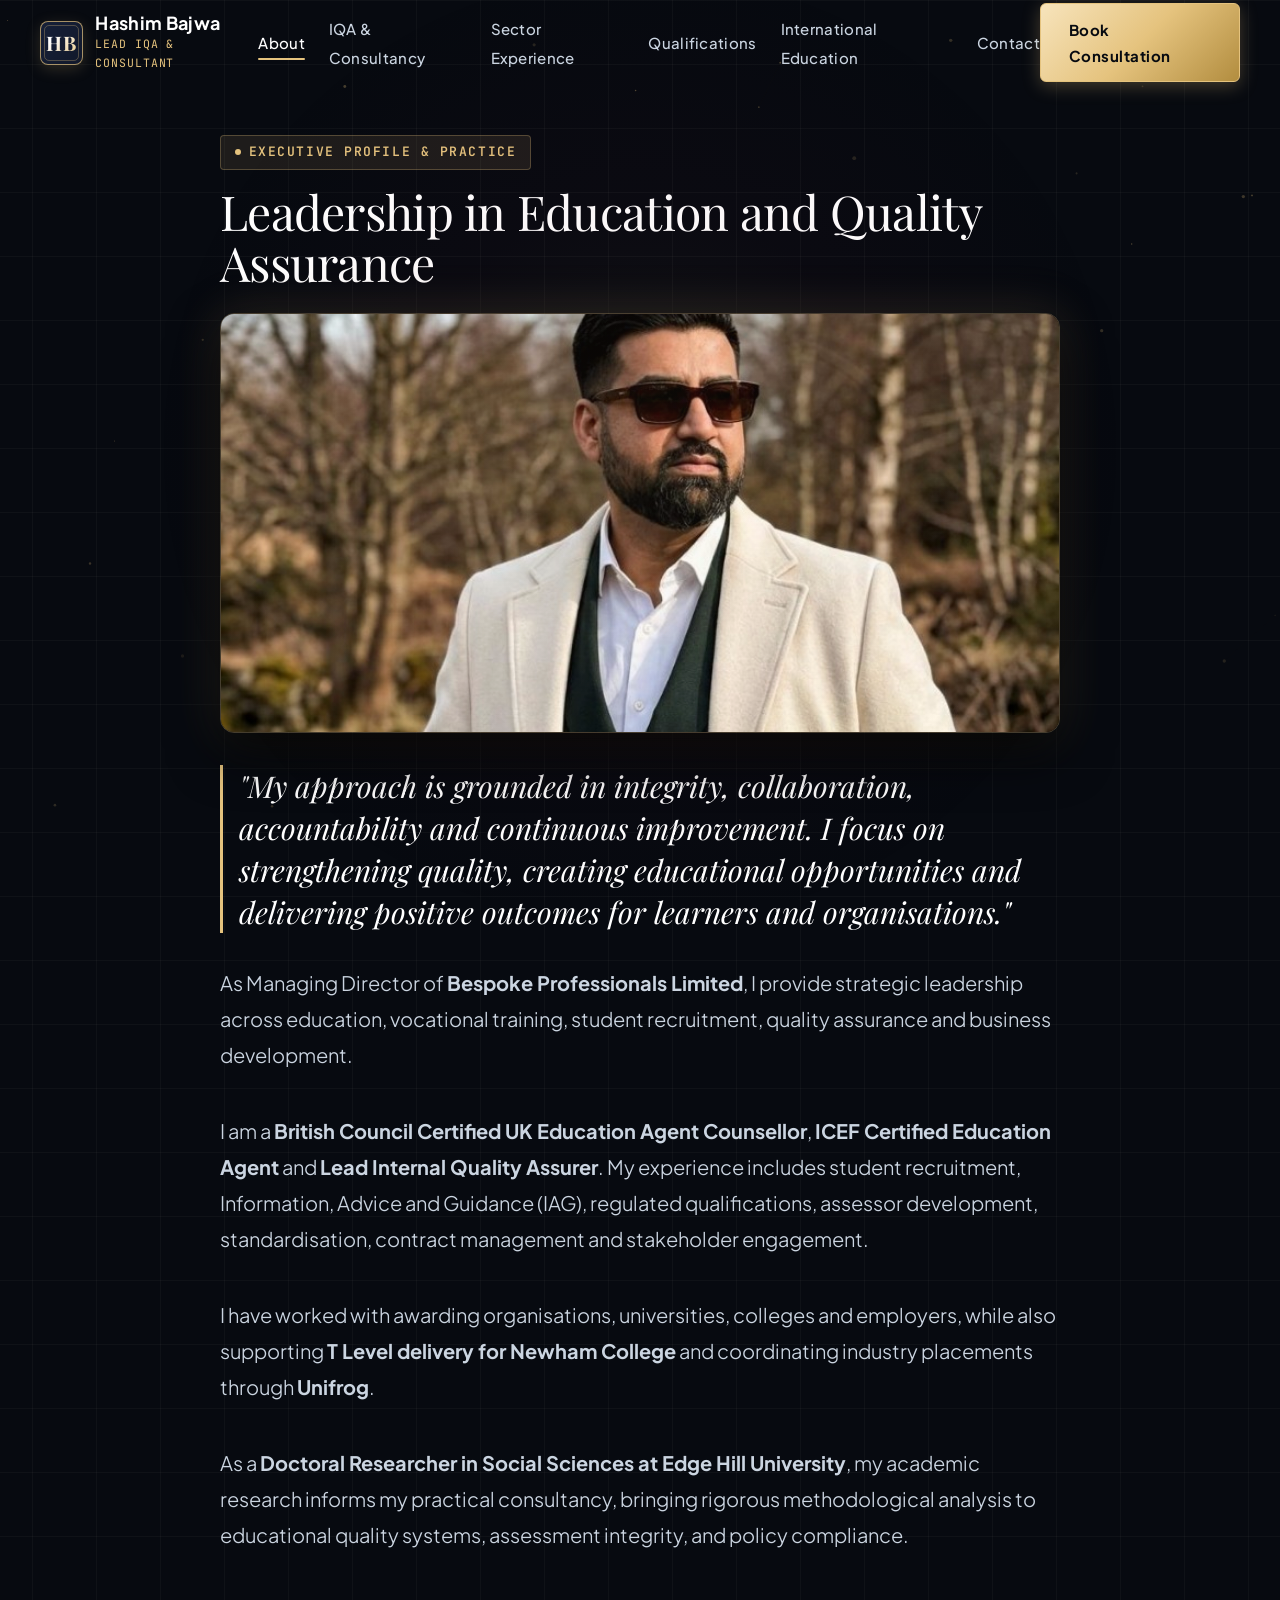
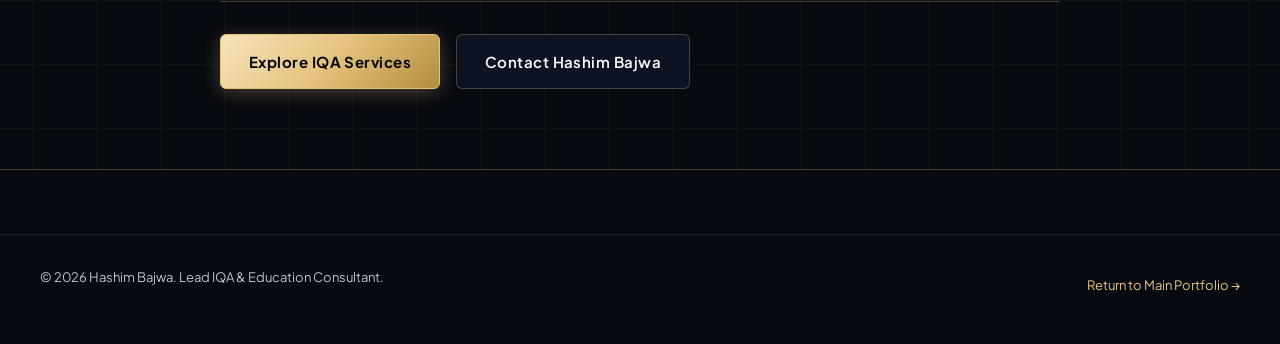
==== about.html @ 72e88c18 "Initial commit: Hashim Bajwa portfolio" ====
<!DOCTYPE html>
<html lang="en" data-theme="dark">
<head>
  <meta charset="UTF-8">
  <meta name="viewport" content="width=device-width, initial-scale=1.0">
  <title>About Hashim Bajwa — Leadership in Education &amp; Quality Assurance</title>
  <meta name="description" content="Learn about Hashim Bajwa, Managing Director of Bespoke Professionals Limited, Lead IQA, and Doctoral Researcher in Social Sciences.">
  <link rel="preconnect" href="https://fonts.googleapis.com">
  <link rel="preconnect" href="https://fonts.gstatic.com" crossorigin>
  <link href="https://fonts.googleapis.com/css2?family=JetBrains+Mono:wght@400;500;600&family=Playfair+Display:ital,wght@0,500;0,600;0,700;1,500;1,600&family=Plus+Jakarta+Sans:wght@300;400;500;600;700;800&display=swap" rel="stylesheet">
  <link rel="stylesheet" href="css/variables.css">
  <link rel="stylesheet" href="css/base.css">
  <link rel="stylesheet" href="css/components.css">
  <link rel="stylesheet" href="css/animations.css">
</head>
<body>
  <a href="#main-content" class="skip-link">Skip to main content</a>

  <header class="site-header scrolled" id="site-header">
    <div class="container header-inner">
      <a href="index.html" class="brand-identity" aria-label="Hashim Bajwa Home">
        <div class="brand-emblem"><span class="brand-emblem-text">HB</span></div>
        <div class="brand-meta">
          <span class="brand-name">Hashim Bajwa</span>
          <span class="brand-subtitle">Lead IQA &amp; Consultant</span>
        </div>
      </a>
      <nav class="desktop-nav" aria-label="Primary Navigation">
        <ul class="nav-links">
          <li><a href="about.html" class="nav-link active">About</a></li>
          <li><a href="iqa-consultancy.html" class="nav-link">IQA &amp; Consultancy</a></li>
          <li><a href="sector-experience.html" class="nav-link">Sector Experience</a></li>
          <li><a href="qualifications.html" class="nav-link">Qualifications</a></li>
          <li><a href="international-education.html" class="nav-link">International Education</a></li>
          <li><a href="contact.html" class="nav-link">Contact</a></li>
        </ul>
      </nav>
      <div class="header-actions">
        <a href="contact.html" class="btn btn-primary hide-mobile">Book Consultation</a>
      </div>
    </div>
  </header>

  <main id="main-content" style="padding-top: calc(var(--header-height) + var(--space-12)); padding-bottom: var(--space-20);">
    <div class="container container-narrow">
      <div class="badge-editorial">
        <span class="badge-dot"></span>
        <span>Executive Profile &amp; Practice</span>
      </div>

      <h1 style="font-size: var(--text-4xl); margin-bottom: var(--space-6);">
        Leadership in Education and Quality Assurance
      </h1>

      <div class="about-photo-card" style="margin-bottom: var(--space-8); max-height: 420px; overflow: hidden;">
        <img src="assets/hashim-executive.jpg" alt="Hashim Bajwa" class="about-photo-img" style="object-position: center 25%;">
      </div>

      <div class="editorial-pullquote" style="margin-bottom: var(--space-8);">
        "My approach is grounded in integrity, collaboration, accountability and continuous improvement. I focus on strengthening quality, creating educational opportunities and delivering positive outcomes for learners and organisations."
      </div>

      <div style="font-size: var(--text-lg); line-height: 1.8; color: var(--text-primary); display: flex; flex-direction: column; gap: var(--space-6);">
        <p>
          As Managing Director of <strong>Bespoke Professionals Limited</strong>, I provide strategic leadership across education, vocational training, student recruitment, quality assurance and business development.
        </p>

        <p>
          I am a <strong>British Council Certified UK Education Agent Counsellor</strong>, <strong>ICEF Certified Education Agent</strong> and <strong>Lead Internal Quality Assurer</strong>. My experience includes student recruitment, Information, Advice and Guidance (IAG), regulated qualifications, assessor development, standardisation, contract management and stakeholder engagement.
        </p>

        <p>
          I have worked with awarding organisations, universities, colleges and employers, while also supporting <strong>T Level delivery for Newham College</strong> and coordinating industry placements through <strong>Unifrog</strong>.
        </p>

        <p>
          As a <strong>Doctoral Researcher in Social Sciences at Edge Hill University</strong>, my academic research informs my practical consultancy, bringing rigorous methodological analysis to educational quality systems, assessment integrity, and policy compliance.
        </p>
      </div>

      <div style="margin-top: var(--space-12); padding-top: var(--space-8); border-top: 1px solid var(--border-gold); display: flex; gap: var(--space-4); flex-wrap: wrap;">
        <a href="iqa-consultancy.html" class="btn btn-primary">Explore IQA Services</a>
        <a href="contact.html" class="btn btn-secondary">Contact Hashim Bajwa</a>
      </div>
    </div>
  </main>

  <footer class="site-footer">
    <div class="container footer-bottom">
      <p>&copy; 2026 Hashim Bajwa. Lead IQA &amp; Education Consultant.</p>
      <a href="index.html" style="color: var(--color-gold);">Return to Main Portfolio →</a>
    </div>
  </footer>

  <script src="js/main.js"></script>
</body>
</html>
---- css/variables.css ----
/* ==========================================================================
   DESIGN TOKENS & EXECUTIVE LUXURY PALETTE — HASHIM BAJWA
   Pure Dark Executive Theme: Midnight Obsidian, Imperial Navy & Brushed Champagne Gold
   ========================================================================== */

:root {
  /* Core Background & Surface System */
  --bg-primary: #070A10;
  --bg-secondary: #0C111E;
  --bg-surface: #11182B;
  --bg-surface-elevated: #162038;
  --bg-card: rgba(17, 24, 43, 0.85);
  --bg-glass: rgba(12, 17, 30, 0.92);

  /* Modern Brushed Champagne Gold & Warm Amber Accents */
  --color-gold: #E5C37E;
  --color-gold-light: #F7E4BC;
  --color-gold-dark: #B28D3F;
  --color-gold-subtle: rgba(229, 195, 126, 0.12);
  --color-gold-glow: rgba(229, 195, 126, 0.38);

  /* Tailored Burgundy / Royal Wine Subtle Accent (harmonizing with portrait suit) */
  --color-burgundy: #831D3D;
  --color-burgundy-glow: rgba(131, 29, 61, 0.35);

  /* Text & Contrast Hierarchy (Pure High Legibility) */
  --text-primary: #FFFFFF;
  --text-secondary: #CBD5E1;
  --text-muted: #8492A6;
  --text-gold: #F1D49B;

  /* Borders & Lines */
  --border-subtle: rgba(255, 255, 255, 0.09);
  --border-gold: rgba(229, 195, 126, 0.28);
  --border-gold-strong: rgba(229, 195, 126, 0.7);
  --grid-line: rgba(255, 255, 255, 0.03);

  /* Typography Stacks */
  --font-serif: 'Playfair Display', 'Cormorant Garamond', Georgia, serif;
  --font-sans: 'Plus Jakarta Sans', -apple-system, BlinkMacSystemFont, 'Segoe UI', Roboto, sans-serif;
  --font-mono: 'JetBrains Mono', Consolas, monospace;

  /* Fluid Typography Scale */
  --text-xs: clamp(0.75rem, 0.7rem + 0.25vw, 0.8125rem);
  --text-sm: clamp(0.875rem, 0.825rem + 0.25vw, 0.9375rem);
  --text-base: clamp(1rem, 0.95rem + 0.25vw, 1.0625rem);
  --text-lg: clamp(1.125rem, 1.05rem + 0.35vw, 1.25rem);
  --text-xl: clamp(1.25rem, 1.15rem + 0.5vw, 1.5rem);
  --text-2xl: clamp(1.5rem, 1.35rem + 0.75vw, 1.875rem);
  --text-3xl: clamp(1.875rem, 1.65rem + 1.15vw, 2.375rem);
  --text-4xl: clamp(2.25rem, 1.95rem + 1.5vw, 3rem);
  --text-5xl: clamp(2.75rem, 2.3rem + 2.25vw, 4rem);
  --text-hero: clamp(3rem, 2.5rem + 2.75vw, 5.25rem);

  /* Spacing Scale */
  --space-1: 0.25rem;
  --space-2: 0.5rem;
  --space-3: 0.75rem;
  --space-4: 1rem;
  --space-6: 1.5rem;
  --space-8: 2rem;
  --space-10: 2.5rem;
  --space-12: 3rem;
  --space-16: 4rem;
  --space-20: 5rem;
  --space-24: 6rem;

  /* Layout Widths */
  --container-max: 1280px;
  --container-narrow: 920px;
  --header-height: 86px;

  /* Shadows & Backlight Glows */
  --shadow-sm: 0 4px 14px rgba(0, 0, 0, 0.45);
  --shadow-md: 0 10px 30px rgba(0, 0, 0, 0.65);
  --shadow-lg: 0 20px 50px rgba(0, 0, 0, 0.8);
  --glow-portrait: 0 0 80px rgba(229, 195, 126, 0.32), 0 0 140px rgba(131, 29, 61, 0.25);
  --glow-button: 0 0 28px rgba(229, 195, 126, 0.45);

  /* Transitions */
  --ease-spring: cubic-bezier(0.16, 1, 0.3, 1);
  --transition-fast: 200ms ease;
  --transition-base: 350ms var(--ease-spring);
  --transition-slow: 600ms var(--ease-spring);
}
---- css/base.css ----
/* ==========================================================================
   BASE & RESET — HASHIM BAJWA EDITORIAL DESIGN
   ========================================================================== */

*, *::before, *::after {
  box-sizing: border-box;
  margin: 0;
  padding: 0;
}

html {
  font-size: 16px;
  scroll-behavior: smooth;
  text-size-adjust: 100%;
  -webkit-font-smoothing: antialiased;
  -moz-osx-font-smoothing: grayscale;
}

body {
  font-family: var(--font-sans);
  font-size: var(--text-base);
  line-height: 1.68;
  color: var(--text-primary);
  background-color: var(--bg-primary);
  background-image: 
    linear-gradient(to right, var(--grid-line) 1px, transparent 1px),
    linear-gradient(to bottom, var(--grid-line) 1px, transparent 1px);
  background-size: 64px 64px;
  background-position: center top;
  min-height: 100vh;
  position: relative;
  overflow-x: hidden;
  transition: background-color var(--transition-slow), color var(--transition-slow);
}

/* Custom Text Selection */
::selection {
  background-color: var(--color-gold);
  color: #0A0D14;
}

/* Typography Hierarchy */
h1, h2, h3, h4, h5, h6 {
  font-family: var(--font-serif);
  font-weight: 500;
  line-height: 1.15;
  color: var(--text-primary);
  letter-spacing: -0.015em;
}

h1 {
  font-size: var(--text-5xl);
  font-weight: 400;
  line-height: 1.08;
}

h2 {
  font-size: var(--text-3xl);
  line-height: 1.15;
}

h3 {
  font-size: var(--text-2xl);
  line-height: 1.25;
}

h4 {
  font-size: var(--text-xl);
  font-family: var(--font-sans);
  font-weight: 600;
  letter-spacing: -0.01em;
}

p {
  color: var(--text-secondary);
  font-weight: 350;
  margin-bottom: var(--space-4);
}

p:last-child {
  margin-bottom: 0;
}

a {
  color: inherit;
  text-decoration: none;
  transition: color var(--transition-fast);
}

ul, ol {
  list-style: none;
}

img, svg, video, canvas {
  display: block;
  max-width: 100%;
}

button, input, textarea, select {
  font: inherit;
  color: inherit;
}

button {
  background: none;
  border: none;
  cursor: pointer;
}

/* Accessible Focus Ring */
:focus-visible {
  outline: 2px solid var(--color-gold);
  outline-offset: 4px;
}

/* Skip to Content Link */
.skip-link {
  position: absolute;
  top: -100px;
  left: var(--space-6);
  background: var(--color-gold);
  color: #0A0D14;
  padding: var(--space-3) var(--space-6);
  font-weight: 600;
  font-size: var(--text-sm);
  z-index: 9999;
  border-radius: 2px;
  transition: top var(--transition-fast);
}

.skip-link:focus {
  top: var(--space-4);
}

/* Global Container System */
.container {
  width: 100%;
  max-width: var(--container-max);
  margin-left: auto;
  margin-right: auto;
  padding-left: var(--space-6);
  padding-right: var(--space-6);
}

.container-narrow {
  max-width: var(--container-narrow);
}

@media (min-width: 1024px) {
  .container {
    padding-left: var(--space-10);
    padding-right: var(--space-10);
  }
}

/* Section Structure */
.section {
  padding-top: var(--space-20);
  padding-bottom: var(--space-20);
  position: relative;
  border-top: 1px solid var(--border-subtle);
}

@media (min-width: 1024px) {
  .section {
    padding-top: var(--space-24);
    padding-bottom: var(--space-24);
  }
}
---- css/components.css ----
/* ==========================================================================
   COMPONENTS & SOCIAL MEDIA INTEGRATION — HASHIM BAJWA
   Pure Dark Executive Theme
   ========================================================================== */

/* --------------------------------------------------------------------------
   1. Brand Header & Social Bar
   -------------------------------------------------------------------------- */
.site-header {
  position: fixed;
  top: 0;
  left: 0;
  right: 0;
  height: var(--header-height);
  z-index: 1000;
  transition: all var(--transition-base);
  border-bottom: 1px solid transparent;
}

.site-header.scrolled {
  background: var(--bg-glass);
  backdrop-filter: blur(20px);
  -webkit-backdrop-filter: blur(20px);
  border-bottom: 1px solid var(--border-gold);
  box-shadow: var(--shadow-sm);
}

.header-inner {
  height: 100%;
  display: flex;
  align-items: center;
  justify-content: space-between;
}

/* Modern Executive Logo */
.brand-identity {
  display: flex;
  align-items: center;
  gap: var(--space-3);
  text-decoration: none;
}

.brand-emblem {
  position: relative;
  width: 44px;
  height: 44px;
  background: linear-gradient(135deg, var(--bg-surface-elevated), var(--bg-surface));
  border: 1px solid var(--border-gold-strong);
  border-radius: 8px;
  display: flex;
  align-items: center;
  justify-content: center;
  box-shadow: 0 4px 15px rgba(229, 195, 126, 0.18);
  transition: all var(--transition-base);
}

.brand-emblem::before {
  content: '';
  position: absolute;
  top: 3px;
  left: 3px;
  right: 3px;
  bottom: 3px;
  border: 1px solid rgba(229, 195, 126, 0.3);
  border-radius: 5px;
}

.brand-emblem-text {
  font-family: var(--font-serif);
  font-size: 1.25rem;
  font-weight: 700;
  background: linear-gradient(135deg, #FFFFFF 30%, var(--color-gold) 100%);
  -webkit-background-clip: text;
  -webkit-text-fill-color: transparent;
  letter-spacing: 0.05em;
}

.brand-identity:hover .brand-emblem {
  transform: translateY(-2px);
  border-color: var(--color-gold);
  box-shadow: 0 6px 22px rgba(229, 195, 126, 0.35);
}

.brand-meta {
  display: flex;
  flex-direction: column;
}

.brand-name {
  font-family: var(--font-sans);
  font-size: 1.125rem;
  font-weight: 700;
  letter-spacing: 0.02em;
  color: var(--text-primary);
  line-height: 1.15;
}

.brand-subtitle {
  font-family: var(--font-mono);
  font-size: 0.72rem;
  color: var(--color-gold);
  letter-spacing: 0.08em;
  text-transform: uppercase;
}

/* Desktop Navigation */
.desktop-nav {
  display: none;
}

@media (min-width: 1024px) {
  .desktop-nav {
    display: flex;
    align-items: center;
    gap: var(--space-8);
  }
}

.nav-links {
  display: flex;
  align-items: center;
  gap: var(--space-6);
}

.nav-link {
  font-size: var(--text-sm);
  font-weight: 500;
  letter-spacing: 0.02em;
  color: var(--text-secondary);
  position: relative;
  padding: var(--space-2) 0;
  transition: color var(--transition-fast);
}

.nav-link::after {
  content: '';
  position: absolute;
  bottom: 0;
  left: 0;
  width: 0%;
  height: 2px;
  background: var(--color-gold);
  transition: width var(--transition-base);
  border-radius: 2px;
}

.nav-link:hover,
.nav-link.active {
  color: var(--text-primary);
}

.nav-link:hover::after,
.nav-link.active::after {
  width: 100%;
}

/* Header Social Media Link Icons */
.header-social-group {
  display: none;
  align-items: center;
  gap: var(--space-2);
}

@media (min-width: 1180px) {
  .header-social-group {
    display: flex;
  }
}

.social-icon-btn {
  width: 36px;
  height: 36px;
  border-radius: 8px;
  border: 1px solid var(--border-subtle);
  background: var(--bg-surface);
  color: var(--text-secondary);
  display: flex;
  align-items: center;
  justify-content: center;
  transition: all var(--transition-fast);
  text-decoration: none;
}

.social-icon-btn:hover {
  border-color: var(--color-gold);
  color: var(--color-gold);
  background: var(--bg-surface-elevated);
  transform: translateY(-2px);
  box-shadow: 0 4px 12px rgba(229, 195, 126, 0.25);
}

.social-icon-btn svg {
  width: 17px;
  height: 17px;
  fill: currentColor;
}

/* Mobile Menu Button */
.mobile-menu-toggle {
  display: flex;
  flex-direction: column;
  justify-content: center;
  gap: 5px;
  width: 40px;
  height: 40px;
  padding: 8px;
  border: 1px solid var(--border-subtle);
  background: var(--bg-surface);
  border-radius: 6px;
}

@media (min-width: 1024px) {
  .mobile-menu-toggle { display: none; }
}

.mobile-menu-toggle span {
  display: block;
  height: 2px;
  width: 100%;
  background-color: var(--text-primary);
  transition: transform var(--transition-fast), opacity var(--transition-fast);
}

.mobile-menu-toggle[aria-expanded="true"] span:nth-child(1) { transform: translateY(7px) rotate(45deg); }
.mobile-menu-toggle[aria-expanded="true"] span:nth-child(2) { opacity: 0; }
.mobile-menu-toggle[aria-expanded="true"] span:nth-child(3) { transform: translateY(-7px) rotate(-45deg); }

/* Mobile Drawer */
.mobile-drawer {
  position: fixed;
  top: var(--header-height);
  left: 0;
  right: 0;
  bottom: 0;
  background: var(--bg-primary);
  z-index: 999;
  padding: var(--space-8) var(--space-6);
  display: flex;
  flex-direction: column;
  justify-content: space-between;
  transform: translateX(100%);
  transition: transform var(--transition-base);
  border-top: 1px solid var(--border-gold);
  overflow-y: auto;
}

.mobile-drawer.open { transform: translateX(0); }

.mobile-nav-list {
  display: flex;
  flex-direction: column;
  gap: var(--space-4);
}

.mobile-nav-link {
  font-family: var(--font-serif);
  font-size: var(--text-2xl);
  color: var(--text-primary);
  display: flex;
  align-items: center;
  justify-content: space-between;
  padding: var(--space-3) 0;
  border-bottom: 1px solid var(--border-subtle);
}

/* --------------------------------------------------------------------------
   2. Buttons & Badges
   -------------------------------------------------------------------------- */
.btn {
  display: inline-flex;
  align-items: center;
  justify-content: center;
  gap: var(--space-3);
  font-family: var(--font-sans);
  font-size: var(--text-sm);
  font-weight: 600;
  letter-spacing: 0.03em;
  padding: 0.85rem 1.75rem;
  border-radius: 6px;
  position: relative;
  overflow: hidden;
  transition: all var(--transition-base);
  cursor: pointer;
  text-decoration: none;
}

.btn-primary {
  background: linear-gradient(135deg, var(--color-gold-light) 0%, var(--color-gold) 50%, var(--color-gold-dark) 100%);
  color: #070A10;
  border: 1px solid var(--color-gold);
  font-weight: 700;
  box-shadow: 0 4px 18px rgba(229, 195, 126, 0.28);
}

.btn-primary:hover {
  background: linear-gradient(135deg, #FFFFFF 0%, var(--color-gold-light) 100%);
  box-shadow: var(--glow-button);
  transform: translateY(-2px);
}

.btn-secondary,
.btn-outline {
  background: rgba(17, 24, 43, 0.7);
  color: var(--text-primary);
  border: 1px solid var(--border-gold);
  backdrop-filter: blur(10px);
}

.btn-secondary:hover,
.btn-outline:hover {
  border-color: var(--color-gold);
  background: rgba(229, 195, 126, 0.15);
  color: var(--color-gold-light);
  transform: translateY(-2px);
}

.btn-text {
  background: none;
  border: none;
  color: var(--color-gold);
  padding: var(--space-2) 0;
  font-weight: 600;
  display: inline-flex;
  align-items: center;
  gap: var(--space-2);
}

.btn-text::after {
  content: '→';
  transition: transform var(--transition-fast);
}

.btn-text:hover::after {
  transform: translateX(5px);
}

.btn-block { width: 100%; }

.badge-editorial {
  display: inline-flex;
  align-items: center;
  gap: var(--space-2);
  font-family: var(--font-mono);
  font-size: var(--text-xs);
  font-weight: 600;
  text-transform: uppercase;
  letter-spacing: 0.12em;
  color: var(--color-gold);
  background: rgba(229, 195, 126, 0.1);
  border: 1px solid var(--border-gold);
  padding: 0.35rem 0.85rem;
  border-radius: 4px;
  margin-bottom: var(--space-4);
}

.badge-dot {
  width: 6px;
  height: 6px;
  background: var(--color-gold);
  border-radius: 50%;
}

/* --------------------------------------------------------------------------
   3. Hero Section with RADIANT GLOWING PORTRAIT SHOWCASE
   -------------------------------------------------------------------------- */
.hero-section {
  min-height: 92vh;
  padding-top: calc(var(--header-height) + var(--space-8));
  padding-bottom: var(--space-16);
  display: flex;
  align-items: center;
  position: relative;
  overflow: hidden;
}

.hero-grid {
  display: grid;
  grid-template-columns: 1fr;
  gap: var(--space-12);
  align-items: center;
}

@media (min-width: 1024px) {
  .hero-grid {
    grid-template-columns: 1.1fr 0.9fr;
    gap: var(--space-12);
  }
}

.hero-content {
  position: relative;
  z-index: 2;
}

.hero-pretitle {
  font-family: var(--font-mono);
  font-size: var(--text-xs);
  font-weight: 600;
  color: var(--color-gold);
  letter-spacing: 0.16em;
  text-transform: uppercase;
  margin-bottom: var(--space-4);
  display: flex;
  align-items: center;
  gap: var(--space-3);
}

.hero-pretitle::before {
  content: '';
  width: 32px;
  height: 2px;
  background: var(--color-gold);
}

.hero-title {
  font-size: var(--text-hero);
  font-weight: 600;
  line-height: 1.08;
  margin-bottom: var(--space-6);
  color: var(--text-primary);
  letter-spacing: -0.02em;
}

.hero-title em {
  font-style: italic;
  color: var(--color-gold);
  font-family: var(--font-serif);
}

.hero-roles-bar {
  font-family: var(--font-sans);
  font-size: var(--text-sm);
  font-weight: 600;
  color: var(--color-gold-light);
  letter-spacing: 0.03em;
  padding: var(--space-3) var(--space-4);
  background: rgba(17, 24, 43, 0.7);
  border-left: 3px solid var(--color-gold);
  border-top: 1px solid var(--border-subtle);
  border-right: 1px solid var(--border-subtle);
  border-bottom: 1px solid var(--border-subtle);
  margin-bottom: var(--space-6);
  border-radius: 0 6px 6px 0;
  display: flex;
  flex-wrap: wrap;
  gap: var(--space-2) var(--space-4);
}

.hero-roles-bar span {
  display: inline-flex;
  align-items: center;
  gap: var(--space-2);
}

.hero-roles-bar span:not(:last-child)::after {
  content: '•';
  color: var(--color-gold-dark);
  margin-left: var(--space-2);
}

.hero-lead-text {
  font-size: var(--text-lg);
  line-height: 1.7;
  color: var(--text-secondary);
  margin-bottom: var(--space-8);
  max-width: 580px;
}

.hero-cta-group {
  display: flex;
  flex-wrap: wrap;
  gap: var(--space-4);
  margin-bottom: var(--space-8);
}

/* Hero Social Media Row */
.hero-social-row {
  display: flex;
  align-items: center;
  gap: var(--space-3);
  padding-top: var(--space-4);
  border-top: 1px solid var(--border-subtle);
}

.hero-social-label {
  font-family: var(--font-mono);
  font-size: var(--text-xs);
  color: var(--text-muted);
  text-transform: uppercase;
  letter-spacing: 0.08em;
}

.social-pill {
  display: inline-flex;
  align-items: center;
  gap: 8px;
  padding: 6px 14px;
  background: var(--bg-surface);
  border: 1px solid var(--border-subtle);
  border-radius: 20px;
  font-size: var(--text-xs);
  font-weight: 500;
  color: var(--text-secondary);
  text-decoration: none;
  transition: all var(--transition-fast);
}

.social-pill svg {
  width: 14px;
  height: 14px;
  fill: currentColor;
}

.social-pill:hover {
  border-color: var(--color-gold);
  color: var(--color-gold);
  background: var(--bg-surface-elevated);
  transform: translateY(-2px);
  box-shadow: 0 4px 14px rgba(229, 195, 126, 0.2);
}

/* ==========================================================================
   PORTRAIT SHOWCASE WITH RADIANT BACKLIGHT GLOW EFFECT
   ========================================================================== */
.hero-portrait-wrapper {
  position: relative;
  display: flex;
  align-items: center;
  justify-content: center;
  padding: var(--space-4);
}

.portrait-glow-aura {
  position: absolute;
  width: 120%;
  height: 120%;
  top: -10%;
  left: -10%;
  background: radial-gradient(
    circle at 50% 45%,
    rgba(229, 195, 126, 0.5) 0%,
    rgba(131, 29, 61, 0.35) 40%,
    rgba(12, 17, 30, 0.1) 70%,
    transparent 100%
  );
  filter: blur(50px);
  z-index: 1;
  pointer-events: none;
  animation: auraPulse 7s infinite alternate ease-in-out;
}

.portrait-glow-ring {
  position: absolute;
  width: 104%;
  height: 104%;
  top: -2%;
  left: -2%;
  border-radius: 18px;
  border: 1px solid rgba(229, 195, 126, 0.45);
  box-shadow: 0 0 40px rgba(229, 195, 126, 0.4);
  z-index: 1;
  pointer-events: none;
}

@keyframes auraPulse {
  0% {
    opacity: 0.8;
    transform: scale(0.96);
  }
  100% {
    opacity: 1;
    transform: scale(1.06);
  }
}

.portrait-card {
  position: relative;
  z-index: 2;
  width: 100%;
  max-width: 440px;
  border-radius: 16px;
  overflow: hidden;
  background: var(--bg-surface);
  border: 2px solid var(--border-gold);
  box-shadow: var(--shadow-lg), var(--glow-portrait);
  transition: transform var(--transition-base), border-color var(--transition-base);
}

.portrait-card:hover {
  transform: translateY(-4px) scale(1.01);
  border-color: var(--color-gold-light);
}

.portrait-img {
  width: 100%;
  height: 520px;
  object-fit: cover;
  object-position: center 20%;
  display: block;
  filter: contrast(1.05) brightness(1.02);
  transition: transform var(--transition-slow);
}

.portrait-card:hover .portrait-img {
  transform: scale(1.03);
}

.portrait-floating-badge {
  position: absolute;
  bottom: var(--space-4);
  left: var(--space-4);
  right: var(--space-4);
  background: rgba(7, 10, 16, 0.88);
  backdrop-filter: blur(16px);
  -webkit-backdrop-filter: blur(16px);
  border: 1px solid var(--border-gold);
  border-radius: 10px;
  padding: var(--space-3) var(--space-4);
  display: flex;
  align-items: center;
  justify-content: space-between;
  box-shadow: var(--shadow-md);
}

.floating-badge-left {
  display: flex;
  flex-direction: column;
}

.floating-badge-title {
  font-family: var(--font-sans);
  font-size: var(--text-sm);
  font-weight: 700;
  color: var(--text-primary);
}

.floating-badge-sub {
  font-family: var(--font-mono);
  font-size: 0.72rem;
  color: var(--color-gold);
}

.floating-badge-icon {
  width: 32px;
  height: 32px;
  border-radius: 50%;
  background: rgba(229, 195, 126, 0.18);
  border: 1px solid var(--color-gold);
  display: flex;
  align-items: center;
  justify-content: center;
  color: var(--color-gold);
}

/* --------------------------------------------------------------------------
   4. Professional Credentials Strip
   -------------------------------------------------------------------------- */
.credentials-strip {
  border-top: 1px solid var(--border-gold);
  border-bottom: 1px solid var(--border-gold);
  background: var(--bg-secondary);
  padding: var(--space-6) 0;
  position: relative;
  box-shadow: 0 4px 20px rgba(0, 0, 0, 0.25);
}

.credentials-grid {
  display: grid;
  grid-template-columns: repeat(2, 1fr);
  gap: var(--space-4);
}

@media (min-width: 768px) {
  .credentials-grid { grid-template-columns: repeat(3, 1fr); }
}

@media (min-width: 1024px) {
  .credentials-grid { grid-template-columns: repeat(6, 1fr); }
}

.credential-item {
  display: flex;
  flex-direction: column;
  padding: var(--space-3) var(--space-4);
  border-left: 1px solid var(--border-subtle);
  transition: all var(--transition-fast);
}

.credential-item:first-child { border-left: none; }

.credential-item:hover {
  background: var(--color-gold-subtle);
  border-left-color: var(--color-gold);
  transform: translateX(2px);
}

.cred-level {
  font-family: var(--font-mono);
  font-size: 0.72rem;
  color: var(--color-gold);
  letter-spacing: 0.08em;
  margin-bottom: var(--space-1);
}

.cred-title {
  font-family: var(--font-sans);
  font-size: var(--text-sm);
  font-weight: 600;
  color: var(--text-primary);
  line-height: 1.3;
}

/* --------------------------------------------------------------------------
   5. About Section with Supporting Photography
   -------------------------------------------------------------------------- */
.about-grid {
  display: grid;
  grid-template-columns: 1fr;
  gap: var(--space-12);
  align-items: center;
}

@media (min-width: 1024px) {
  .about-grid { grid-template-columns: 0.95fr 1.05fr; }
}

.about-photo-card {
  position: relative;
  border-radius: 14px;
  overflow: hidden;
  border: 1px solid var(--border-gold);
  box-shadow: var(--shadow-lg), 0 0 50px rgba(229, 195, 126, 0.18);
}

.about-photo-img {
  width: 100%;
  height: 480px;
  object-fit: cover;
  display: block;
}

.editorial-pullquote {
  font-family: var(--font-serif);
  font-size: var(--text-2xl);
  font-style: italic;
  color: var(--text-primary);
  line-height: 1.4;
  margin-bottom: var(--space-6);
  padding-left: var(--space-4);
  border-left: 3px solid var(--color-gold);
}

.about-accreditations {
  display: flex;
  flex-direction: column;
  gap: var(--space-3);
  margin-top: var(--space-6);
  padding-top: var(--space-6);
  border-top: 1px solid var(--border-subtle);
}

.accreditation-badge {
  display: flex;
  align-items: center;
  gap: var(--space-3);
  font-size: var(--text-xs);
  color: var(--text-secondary);
  padding: var(--space-2) var(--space-3);
  background: var(--bg-surface);
  border: 1px solid var(--border-subtle);
  border-radius: 6px;
}

.badge-icon-gold {
  color: var(--color-gold);
  font-weight: bold;
}

.about-text-content h3 {
  font-size: var(--text-3xl);
  margin-bottom: var(--space-6);
  color: var(--text-primary);
}

.about-text-content p {
  font-size: var(--text-base);
  margin-bottom: var(--space-4);
  line-height: 1.75;
}

/* --------------------------------------------------------------------------
   6. Professional Services Cards
   -------------------------------------------------------------------------- */
.services-grid {
  display: grid;
  grid-template-columns: 1fr;
  gap: var(--space-6);
  margin-top: var(--space-10);
}

@media (min-width: 768px) {
  .services-grid { grid-template-columns: repeat(2, 1fr); }
}

@media (min-width: 1024px) {
  .services-grid { grid-template-columns: repeat(3, 1fr); }
}

.service-card {
  background: var(--bg-card);
  border: 1px solid var(--border-subtle);
  border-radius: 12px;
  padding: var(--space-8);
  display: flex;
  flex-direction: column;
  justify-content: space-between;
  position: relative;
  backdrop-filter: blur(12px);
  transition: all var(--transition-base);
}

.service-card::before {
  content: '';
  position: absolute;
  top: 0;
  left: 0;
  right: 0;
  height: 2px;
  background: linear-gradient(90deg, transparent, var(--color-gold), transparent);
  opacity: 0;
  transition: opacity var(--transition-base);
}

.service-card:hover {
  transform: translateY(-5px);
  border-color: var(--border-gold);
  box-shadow: var(--shadow-md), 0 0 30px rgba(229, 195, 126, 0.15);
  background: var(--bg-surface-elevated);
}

.service-card:hover::before { opacity: 1; }

.service-index {
  font-family: var(--font-mono);
  font-size: 0.72rem;
  color: var(--color-gold);
  letter-spacing: 0.12em;
  margin-bottom: var(--space-2);
}

.service-title {
  font-size: var(--text-xl);
  font-family: var(--font-serif);
  color: var(--text-primary);
  margin-bottom: var(--space-3);
  font-weight: 600;
}

.service-desc {
  font-size: var(--text-sm);
  line-height: 1.65;
  color: var(--text-secondary);
  margin-bottom: var(--space-6);
}

.service-outcome-box {
  background: rgba(7, 10, 16, 0.7);
  border-left: 3px solid var(--color-gold);
  padding: var(--space-3) var(--space-4);
  margin-bottom: var(--space-6);
  border-radius: 0 6px 6px 0;
}

.outcome-label {
  font-family: var(--font-mono);
  font-size: 0.68rem;
  color: var(--color-gold);
  text-transform: uppercase;
  letter-spacing: 0.1em;
  display: block;
  margin-bottom: 2px;
}

.outcome-text {
  font-size: var(--text-xs);
  color: var(--text-primary);
  line-height: 1.45;
  margin-bottom: 0;
}

/* --------------------------------------------------------------------------
   7. "How I Work" Framework
   -------------------------------------------------------------------------- */
.framework-timeline {
  display: grid;
  grid-template-columns: 1fr;
  gap: var(--space-6);
  margin-top: var(--space-12);
  position: relative;
}

@media (min-width: 1024px) {
  .framework-timeline {
    grid-template-columns: repeat(4, 1fr);
    gap: var(--space-4);
  }

  .framework-timeline::before {
    content: '';
    position: absolute;
    top: 40px;
    left: 40px;
    right: 40px;
    height: 2px;
    background: linear-gradient(90deg, var(--color-gold-dark), var(--color-gold), var(--color-gold-dark));
    z-index: 1;
    opacity: 0.45;
  }
}

.framework-step {
  background: var(--bg-card);
  border: 1px solid var(--border-subtle);
  border-radius: 12px;
  padding: var(--space-6);
  position: relative;
  z-index: 2;
  backdrop-filter: blur(10px);
  transition: all var(--transition-fast);
}

.framework-step:hover {
  border-color: var(--color-gold);
  transform: translateY(-4px);
  box-shadow: 0 8px 24px rgba(229, 195, 126, 0.18);
}

.step-num-bubble {
  width: 50px;
  height: 50px;
  background: var(--bg-surface-elevated);
  border: 2px solid var(--color-gold);
  border-radius: 10px;
  display: flex;
  align-items: center;
  justify-content: center;
  font-family: var(--font-mono);
  font-size: var(--text-sm);
  font-weight: 700;
  color: var(--color-gold);
  margin-bottom: var(--space-4);
  box-shadow: 0 4px 15px rgba(229, 195, 126, 0.22);
}

.step-title {
  font-family: var(--font-serif);
  font-size: var(--text-xl);
  color: var(--text-primary);
  letter-spacing: 0.04em;
  margin-bottom: var(--space-2);
}

.step-desc {
  font-size: var(--text-sm);
  line-height: 1.6;
  color: var(--text-secondary);
  margin-bottom: 0;
}

/* --------------------------------------------------------------------------
   8. Qualifications & Credentials Section
   -------------------------------------------------------------------------- */
.qualifications-grid {
  display: grid;
  grid-template-columns: 1fr;
  gap: var(--space-8);
  margin-top: var(--space-10);
}

@media (min-width: 1024px) {
  .qualifications-grid { grid-template-columns: 1fr 1fr; }
}

.qual-category-card {
  border: 1px solid var(--border-subtle);
  background: var(--bg-card);
  border-radius: 12px;
  padding: var(--space-8);
}

.qual-category-title {
  font-family: var(--font-serif);
  font-size: var(--text-2xl);
  color: var(--color-gold);
  margin-bottom: var(--space-6);
  padding-bottom: var(--space-3);
  border-bottom: 1px solid var(--border-subtle);
}

.qual-list {
  display: flex;
  flex-direction: column;
  gap: var(--space-4);
}

.qual-item {
  display: flex;
  align-items: flex-start;
  gap: var(--space-3);
  font-size: var(--text-sm);
  color: var(--text-primary);
  line-height: 1.5;
}

.qual-item svg {
  color: var(--color-gold);
  flex-shrink: 0;
  margin-top: 3px;
}

.cpd-statement-box {
  margin-top: var(--space-8);
  padding: var(--space-6);
  background: var(--bg-secondary);
  border: 1px solid var(--border-gold);
  border-radius: 8px;
  font-size: var(--text-sm);
  color: var(--text-secondary);
  line-height: 1.65;
}

/* --------------------------------------------------------------------------
   9. Direct Contact Info & Consultation Form
   -------------------------------------------------------------------------- */
.direct-contact-bar {
  display: grid;
  grid-template-columns: 1fr;
  gap: var(--space-4);
  margin-bottom: var(--space-8);
}

@media (min-width: 768px) {
  .direct-contact-bar { grid-template-columns: repeat(3, 1fr); }
}

.direct-contact-card {
  background: var(--bg-surface);
  border: 1px solid var(--border-gold);
  border-radius: 10px;
  padding: var(--space-4) var(--space-5);
  display: flex;
  align-items: center;
  gap: var(--space-4);
  text-decoration: none;
  color: inherit;
  transition: all var(--transition-fast);
}

.direct-contact-card:hover {
  background: var(--bg-surface-elevated);
  transform: translateY(-2px);
  box-shadow: 0 4px 15px rgba(229, 195, 126, 0.2);
}

.contact-card-icon {
  width: 40px;
  height: 40px;
  border-radius: 8px;
  background: rgba(229, 195, 126, 0.15);
  border: 1px solid var(--color-gold);
  display: flex;
  align-items: center;
  justify-content: center;
  color: var(--color-gold);
  flex-shrink: 0;
}

.contact-card-icon svg { width: 20px; height: 20px; }

.contact-card-details {
  display: flex;
  flex-direction: column;
}

.contact-card-label {
  font-family: var(--font-mono);
  font-size: 0.7rem;
  color: var(--color-gold);
  text-transform: uppercase;
  letter-spacing: 0.08em;
}

.contact-card-val {
  font-size: var(--text-sm);
  font-weight: 600;
  color: var(--text-primary);
}

.consultation-card {
  background: var(--bg-card);
  border: 1px solid var(--border-gold);
  border-radius: 16px;
  padding: var(--space-8);
  box-shadow: var(--shadow-lg), 0 0 60px rgba(229, 195, 126, 0.12);
  backdrop-filter: blur(16px);
}

@media (min-width: 1024px) {
  .consultation-card { padding: var(--space-12); }
}

.consultation-grid {
  display: grid;
  grid-template-columns: 1fr;
  gap: var(--space-10);
}

@media (min-width: 1024px) {
  .consultation-grid { grid-template-columns: 1fr 1fr; }
}

.consultation-focus-list {
  display: grid;
  grid-template-columns: 1fr;
  gap: var(--space-3);
  margin-top: var(--space-6);
}

@media (min-width: 640px) {
  .consultation-focus-list { grid-template-columns: 1fr 1fr; }
}

.focus-tag {
  display: flex;
  align-items: center;
  gap: var(--space-2);
  font-size: var(--text-xs);
  color: var(--text-secondary);
  padding: var(--space-2) var(--space-3);
  background: var(--bg-surface);
  border: 1px solid var(--border-subtle);
  border-radius: 6px;
}

.focus-tag span.check { color: var(--color-gold); }

/* Form Elements */
.form-group { margin-bottom: var(--space-5); }

.form-label {
  display: block;
  font-family: var(--font-mono);
  font-size: var(--text-xs);
  text-transform: uppercase;
  letter-spacing: 0.08em;
  color: var(--text-primary);
  margin-bottom: var(--space-2);
}

.form-input,
.form-select,
.form-textarea {
  width: 100%;
  padding: 0.8rem 1rem;
  background: var(--bg-surface);
  border: 1px solid var(--border-subtle);
  color: var(--text-primary);
  font-size: var(--text-sm);
  border-radius: 6px;
  transition: all var(--transition-fast);
}

.form-input:focus,
.form-select:focus,
.form-textarea:focus {
  border-color: var(--color-gold);
  box-shadow: 0 0 0 3px rgba(229, 195, 126, 0.2);
  background: var(--bg-surface-elevated);
}

.form-textarea {
  resize: vertical;
  min-height: 110px;
}

.enquiry-type-grid {
  display: grid;
  grid-template-columns: 1fr;
  gap: var(--space-2);
  margin-bottom: var(--space-6);
}

@media (min-width: 640px) {
  .enquiry-type-grid { grid-template-columns: 1fr 1fr; }
}

.enquiry-radio-label {
  display: flex;
  align-items: center;
  gap: var(--space-2);
  padding: var(--space-2) var(--space-3);
  background: var(--bg-surface);
  border: 1px solid var(--border-subtle);
  border-radius: 6px;
  font-size: var(--text-xs);
  color: var(--text-secondary);
  cursor: pointer;
  transition: all var(--transition-fast);
}

.enquiry-radio-label:hover,
.enquiry-radio-label:has(input:checked) {
  border-color: var(--color-gold);
  color: var(--text-primary);
  background: rgba(229, 195, 126, 0.15);
  box-shadow: 0 2px 10px rgba(229, 195, 126, 0.2);
}

.enquiry-radio-label input[type="radio"] { accent-color: var(--color-gold); }

/* --------------------------------------------------------------------------
   10. Site Footer & Social Links
   -------------------------------------------------------------------------- */
.site-footer {
  border-top: 1px solid var(--border-gold);
  background: var(--bg-primary);
  padding-top: var(--space-16);
  padding-bottom: var(--space-10);
}

.footer-grid {
  display: grid;
  grid-template-columns: 1fr;
  gap: var(--space-10);
  margin-bottom: var(--space-12);
}

@media (min-width: 1024px) {
  .footer-grid { grid-template-columns: 1.5fr 1fr 1fr; }
}

.footer-brand h4 {
  font-family: var(--font-serif);
  font-size: var(--text-2xl);
  color: var(--text-primary);
  margin-bottom: var(--space-2);
}

.footer-roles {
  font-family: var(--font-mono);
  font-size: var(--text-xs);
  color: var(--color-gold);
  letter-spacing: 0.05em;
  margin-bottom: var(--space-4);
  line-height: 1.5;
}

.footer-socials {
  display: flex;
  align-items: center;
  gap: var(--space-3);
  margin-top: var(--space-6);
}

.footer-links-title {
  font-family: var(--font-serif);
  font-size: var(--text-lg);
  color: var(--color-gold);
  margin-bottom: var(--space-4);
}

.footer-links-list {
  display: flex;
  flex-direction: column;
  gap: var(--space-2);
}

.footer-links-list a {
  font-size: var(--text-sm);
  color: var(--text-secondary);
  transition: all var(--transition-fast);
}

.footer-links-list a:hover {
  color: var(--color-gold);
  padding-left: 4px;
}

.footer-bottom {
  border-top: 1px solid var(--border-subtle);
  padding-top: var(--space-8);
  display: flex;
  flex-direction: column;
  gap: var(--space-4);
  align-items: center;
  justify-content: space-between;
  font-size: var(--text-xs);
  color: var(--text-muted);
}

@media (min-width: 768px) {
  .footer-bottom { flex-direction: row; }
}
---- css/animations.css ----
/* ==========================================================================
   ANIMATIONS & DYNAMIC MICRO-INTERACTIONS — HASHIM BAJWA PORTFOLIO
   Aesthetic: Ultra-Smooth, Architectural, Luxury Spring Physics
   ========================================================================== */

/* --------------------------------------------------------------------------
   1. Scroll Progress Bar at Top of Viewport
   -------------------------------------------------------------------------- */
.scroll-progress-bar {
  position: fixed;
  top: 0;
  left: 0;
  width: 0%;
  height: 3px;
  background: linear-gradient(90deg, var(--color-gold-dark), var(--color-gold), var(--color-gold-light));
  box-shadow: 0 0 12px var(--color-gold);
  z-index: 9999;
  transition: width 0.1s linear;
  pointer-events: none;
}

/* --------------------------------------------------------------------------
   2. Dynamic Cursor Ambient Spotlight
   -------------------------------------------------------------------------- */
.cursor-ambient-glow {
  position: fixed;
  top: 0;
  left: 0;
  width: 100vw;
  height: 100vh;
  pointer-events: none;
  z-index: 1;
  background: radial-gradient(
    700px circle at var(--mouse-x, 50vw) var(--mouse-y, 50vh),
    rgba(229, 195, 126, 0.055) 0%,
    rgba(131, 29, 61, 0.035) 35%,
    transparent 70%
  );
  transition: opacity 0.4s ease;
}

/* --------------------------------------------------------------------------
   3. Staggered Scroll Reveal Animations
   -------------------------------------------------------------------------- */
.reveal-on-scroll {
  opacity: 0;
  transform: translateY(32px);
  transition: opacity 0.85s cubic-bezier(0.16, 1, 0.3, 1), transform 0.85s cubic-bezier(0.16, 1, 0.3, 1);
  will-change: opacity, transform;
}

.reveal-on-scroll.is-revealed {
  opacity: 1;
  transform: translateY(0);
}

.reveal-scale {
  opacity: 0;
  transform: scale(0.94) translateY(20px);
  transition: opacity 0.9s cubic-bezier(0.16, 1, 0.3, 1), transform 0.9s cubic-bezier(0.16, 1, 0.3, 1);
}

.reveal-scale.is-revealed {
  opacity: 1;
  transform: scale(1) translateY(0);
}

/* Stagger Delays */
.delay-1 { transition-delay: 120ms; }
.delay-2 { transition-delay: 240ms; }
.delay-3 { transition-delay: 360ms; }
.delay-4 { transition-delay: 480ms; }
.delay-5 { transition-delay: 600ms; }

/* --------------------------------------------------------------------------
   4. Radiant Backlight Aura & Halo Pulse Keyframes
   -------------------------------------------------------------------------- */
@keyframes auraPulse {
  0% {
    opacity: 0.75;
    transform: scale(0.95) rotate(0deg);
  }
  50% {
    opacity: 1;
    transform: scale(1.08) rotate(3deg);
  }
  100% {
    opacity: 0.75;
    transform: scale(0.95) rotate(0deg);
  }
}

@keyframes ringGlow {
  0%, 100% {
    box-shadow: 0 0 30px rgba(229, 195, 126, 0.35);
    border-color: rgba(229, 195, 126, 0.4);
  }
  50% {
    box-shadow: 0 0 60px rgba(229, 195, 126, 0.65), 0 0 90px rgba(131, 29, 61, 0.35);
    border-color: rgba(229, 195, 126, 0.75);
  }
}

.portrait-glow-ring {
  animation: ringGlow 6s infinite ease-in-out;
}

/* --------------------------------------------------------------------------
   5. Button Shimmer & Traveling Light Effect
   -------------------------------------------------------------------------- */
.btn-primary::after {
  content: '';
  position: absolute;
  top: -50%;
  left: -50%;
  width: 200%;
  height: 200%;
  background: linear-gradient(
    60deg,
    transparent 30%,
    rgba(255, 255, 255, 0.35) 50%,
    transparent 70%
  );
  transform: translateX(-100%) rotate(35deg);
  transition: transform 0.75s ease-in-out;
}

.btn-primary:hover::after {
  transform: translateX(100%) rotate(35deg);
}

/* --------------------------------------------------------------------------
   6. Card Hover Tilt & Dynamic Glare
   -------------------------------------------------------------------------- */
.tilt-card {
  transition: transform 0.3s cubic-bezier(0.16, 1, 0.3, 1), box-shadow 0.3s cubic-bezier(0.16, 1, 0.3, 1);
  transform-style: preserve-3d;
  will-change: transform;
}

/* --------------------------------------------------------------------------
   7. Background Floating Ambient Canvas
   -------------------------------------------------------------------------- */
#ambient-particle-canvas {
  position: fixed;
  top: 0;
  left: 0;
  width: 100%;
  height: 100%;
  pointer-events: none;
  z-index: 0;
  opacity: 0.7;
}

/* --------------------------------------------------------------------------
   8. Floating Badge Floating Keyframe
   -------------------------------------------------------------------------- */
@keyframes floatBadge {
  0%, 100% {
    transform: translateY(0);
  }
  50% {
    transform: translateY(-6px);
  }
}

.portrait-floating-badge {
  animation: floatBadge 5s infinite ease-in-out;
}

/* --------------------------------------------------------------------------
   9. Toast Notifications
   -------------------------------------------------------------------------- */
.toast-notice {
  position: fixed;
  bottom: var(--space-6);
  right: var(--space-6);
  background: var(--bg-surface-elevated);
  border: 1px solid var(--color-gold);
  color: var(--text-primary);
  padding: var(--space-4) var(--space-6);
  display: flex;
  align-items: center;
  gap: var(--space-3);
  box-shadow: var(--shadow-lg), 0 0 25px rgba(229, 195, 126, 0.25);
  border-radius: 8px;
  z-index: 9999;
  transform: translateY(100px);
  opacity: 0;
  transition: transform 0.4s var(--ease-spring), opacity 0.4s var(--ease-spring);
}

.toast-notice.show {
  transform: translateY(0);
  opacity: 1;
}

/* --------------------------------------------------------------------------
   10. Accessibility (Reduced Motion)
   -------------------------------------------------------------------------- */
@media (prefers-reduced-motion: reduce) {
  *,
  *::before,
  *::after {
    animation-duration: 0.01ms !important;
    animation-iteration-count: 1 !important;
    transition-duration: 0.01ms !important;
    scroll-behavior: auto !important;
  }
  
  .reveal-on-scroll,
  .reveal-scale {
    opacity: 1 !important;
    transform: none !important;
  }

  .portrait-glow-aura,
  .portrait-glow-ring,
  .portrait-floating-badge {
    animation: none !important;
  }
}
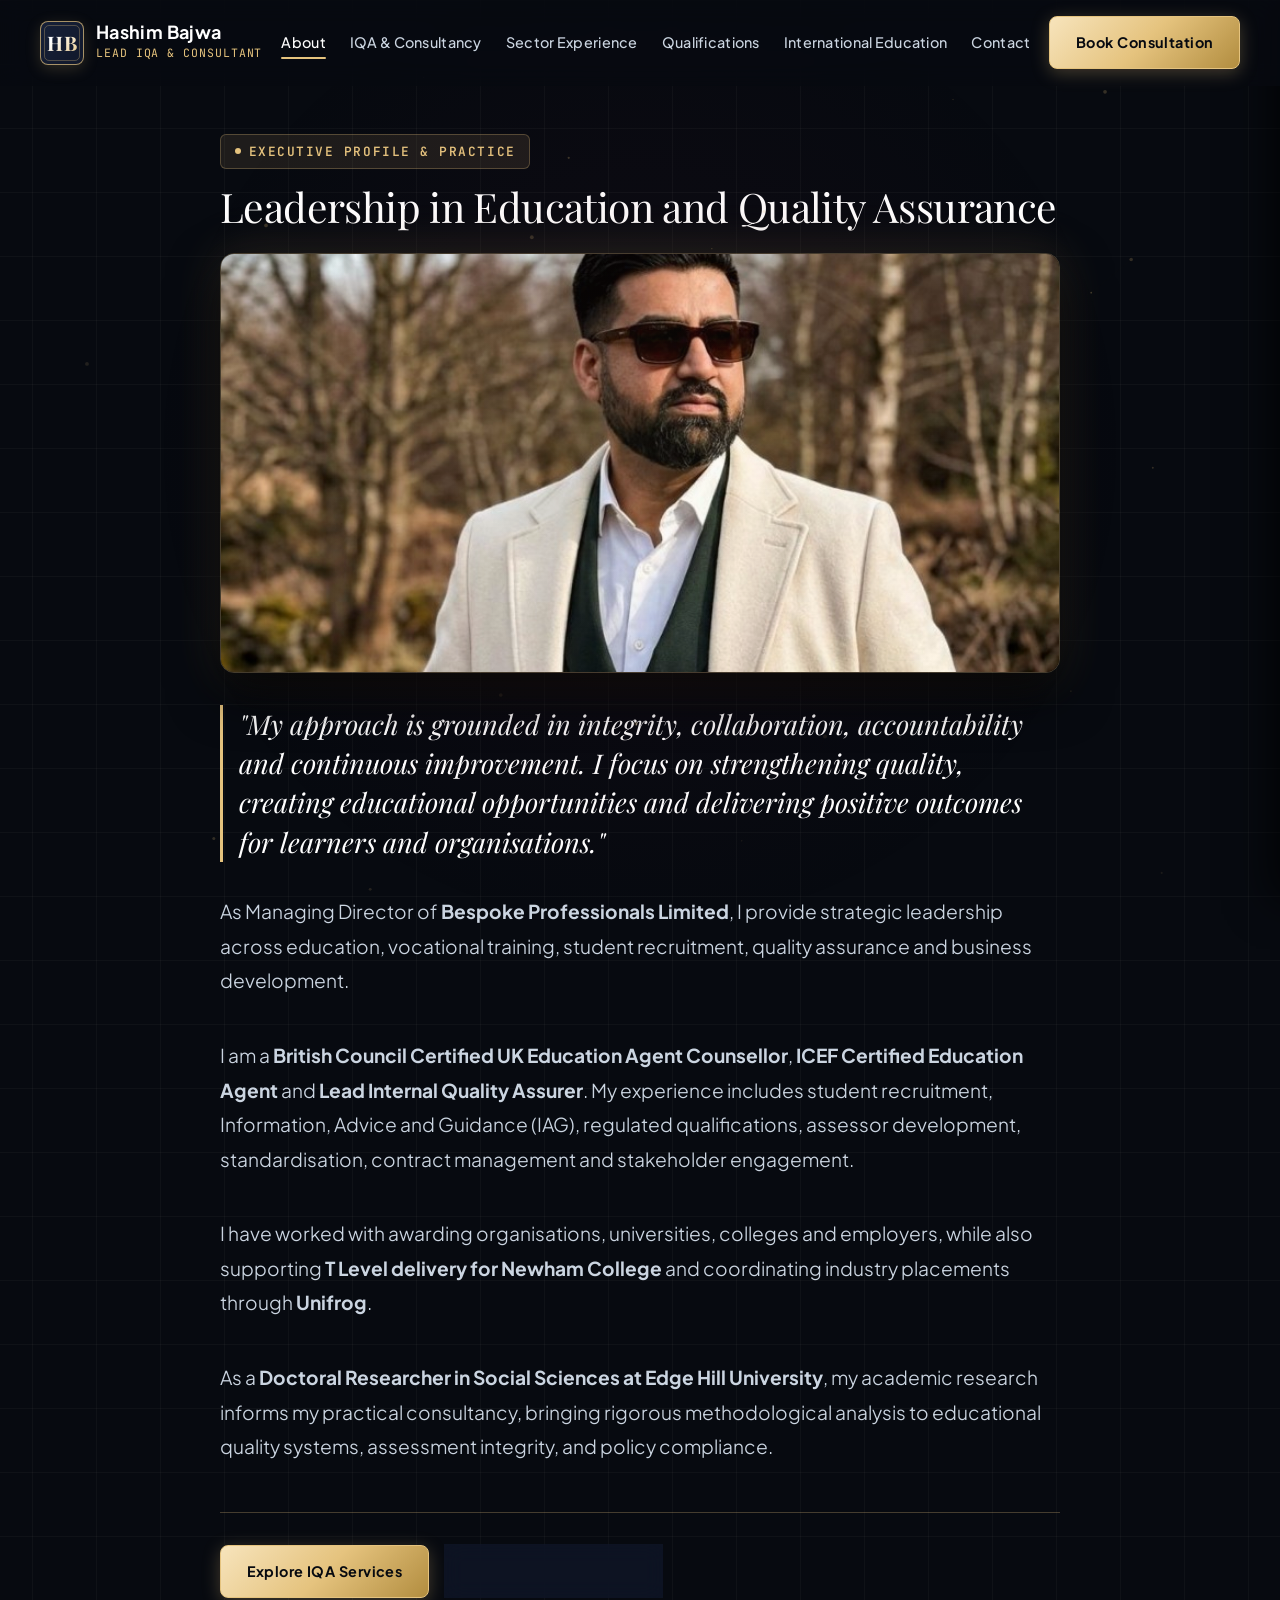
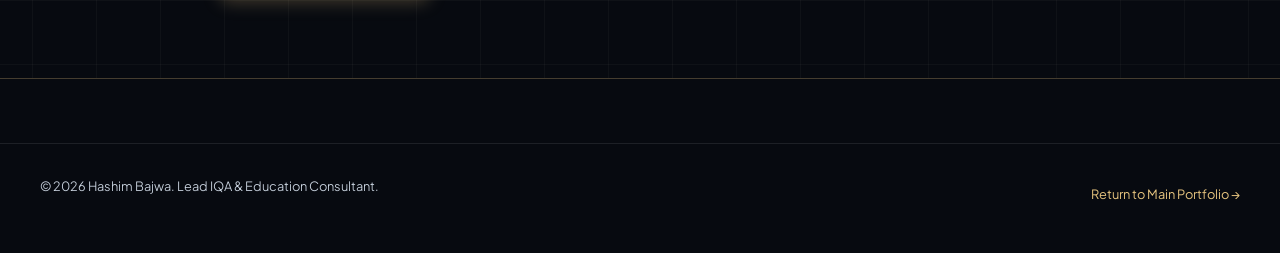
==== commit 764d2c2e: "feat: complete tablet and mobile responsive redesign across all pages" ====
--- a/about.html
+++ b/about.html
@@ -36,10 +36,47 @@
         </ul>
       </nav>
       <div class="header-actions">
-        <a href="contact.html" class="btn btn-primary hide-mobile">Book Consultation</a>
+        <a href="contact.html" class="btn btn-primary header-btn">Book Consultation</a>
+        <button id="mobile-menu-btn" class="mobile-menu-toggle" aria-expanded="false" aria-controls="mobile-nav-drawer" aria-label="Open Navigation Menu">
+          <span></span>
+          <span></span>
+          <span></span>
+        </button>
       </div>
     </div>
   </header>
+
+  <!-- Mobile Drawer Menu -->
+  <div id="mobile-nav-drawer" class="mobile-drawer" aria-hidden="true">
+    <nav class="mobile-nav" aria-label="Mobile Navigation">
+      <ul class="mobile-nav-list">
+        <li><a href="index.html" class="mobile-nav-link"><span>Home</span> <span style="color: var(--color-gold); font-size: 0.8rem;">01</span></a></li>
+        <li><a href="about.html" class="mobile-nav-link active"><span>About</span> <span style="color: var(--color-gold); font-size: 0.8rem;">02</span></a></li>
+        <li><a href="iqa-consultancy.html" class="mobile-nav-link"><span>IQA &amp; Consultancy</span> <span style="color: var(--color-gold); font-size: 0.8rem;">03</span></a></li>
+        <li><a href="sector-experience.html" class="mobile-nav-link"><span>Sector Experience</span> <span style="color: var(--color-gold); font-size: 0.8rem;">04</span></a></li>
+        <li><a href="qualifications.html" class="mobile-nav-link"><span>Qualifications</span> <span style="color: var(--color-gold); font-size: 0.8rem;">05</span></a></li>
+        <li><a href="international-education.html" class="mobile-nav-link"><span>International Education</span> <span style="color: var(--color-gold); font-size: 0.8rem;">06</span></a></li>
+        <li><a href="contact.html" class="mobile-nav-link"><span>Contact</span> <span style="color: var(--color-gold); font-size: 0.8rem;">07</span></a></li>
+      </ul>
+    </nav>
+    <div class="mobile-drawer-footer">
+      <a href="contact.html" class="btn btn-primary btn-block">Book Consultation</a>
+      <div class="mobile-drawer-socials">
+        <a href="https://www.linkedin.com/in/hashim-bajwa-4b985235b/" target="_blank" rel="noopener noreferrer" class="social-icon-btn" aria-label="LinkedIn">
+          <svg viewBox="0 0 24 24"><path d="M19 3a2 2 0 0 1 2 2v14a2 2 0 0 1-2 2H5a2 2 0 0 1-2-2V5a2 2 0 0 1 2-2h14m-.5 15.5v-5.3a3.26 3.26 0 0 0-3.26-3.26c-.85 0-1.84.52-2.28 1.3v-1.11h-2.79v8.37h2.79v-4.93c0-.77.62-1.4 1.39-1.4a1.4 1.4 0 0 1 1.4 1.4v4.93h2.75M6.88 8.56a1.68 1.68 0 0 0 1.68-1.68c0-.93-.75-1.69-1.68-1.69a1.69 1.69 0 0 0-1.69 1.69c0 .93.76 1.68 1.69 1.68m1.39 9.94v-8.37H5.5v8.37h2.77z"/></svg>
+        </a>
+        <a href="https://www.instagram.com/hash.bajwa?igsh=bjU4bWs0em8yMGdm" target="_blank" rel="noopener noreferrer" class="social-icon-btn" aria-label="Instagram">
+          <svg viewBox="0 0 24 24"><path d="M12 2.163c3.204 0 3.584.012 4.85.07 3.252.148 4.771 1.691 4.919 4.919.058 1.265.069 1.645.069 4.849 0 3.205-.012 3.584-.069 4.849-.149 3.225-1.664 4.771-4.919 4.919-1.266.058-1.644.07-4.85.07-3.204 0-3.584-.012-4.849-.07-3.26-.149-4.771-1.699-4.919-4.92-.058-1.265-.07-1.644-.07-4.849 0-3.204.013-3.583.07-4.849.149-3.227 1.664-4.771 4.919-4.919 1.266-.057 1.645-.069 4.849-.069zm0-2.163c-3.259 0-3.667.014-4.947.072-4.358.2-6.78 2.618-6.98 6.98-.059 1.281-.073 1.689-.073 4.948 0 3.259.014 3.668.072 4.948.2 4.358 2.618 6.78 6.98 6.98 1.281.058 1.689.072 4.948.072 3.259 0 3.668-.014 4.948-.072 4.354-.2 6.782-2.618 6.979-6.98.059-1.28.073-1.689.073-4.948 0-3.259-.014-3.667-.072-4.947-.196-4.354-2.617-6.78-6.979-6.98-1.281-.059-1.69-.073-4.949-.073zm0 5.838c-3.403 0-6.162 2.759-6.162 6.162s2.759 6.163 6.162 6.163 6.162-2.759 6.162-6.163c0-3.403-2.759-6.162-6.162-6.162zm0 10.162c-2.209 0-4-1.79-4-4 0-2.209 1.791-4 4-4s4 1.791 4 4c0 2.21-1.791 4-4 4zm6.406-11.845c-.796 0-1.441.645-1.441 1.44s.645 1.44 1.441 1.44c.795 0 1.439-.645 1.439-1.44s-.644-1.44-1.439-1.44z"/></svg>
+        </a>
+        <a href="https://www.youtube.com/@hashimbajwa547" target="_blank" rel="noopener noreferrer" class="social-icon-btn" aria-label="YouTube">
+          <svg viewBox="0 0 24 24"><path d="M23.498 6.186a3.016 3.016 0 0 0-2.122-2.136C19.505 3.545 12 3.545 12 3.545s-7.505 0-9.377.505A3.017 3.017 0 0 0 .502 6.186C0 8.07 0 12 0 12s0 3.93.502 5.814a3.016 3.016 0 0 0 2.122 2.136c1.871.505 9.376.505 9.376.505s7.505 0 9.377-.505a3.015 3.015 0 0 0 2.122-2.136C24 15.93 24 12 24 12s0-3.93-.502-5.814zM9.545 15.568V8.432L15.818 12l-6.273 3.568z"/></svg>
+        </a>
+        <a href="https://www.facebook.com/share/1A8jeMKm52/?mibextid=wwXIfr" target="_blank" rel="noopener noreferrer" class="social-icon-btn" aria-label="Facebook">
+          <svg viewBox="0 0 24 24"><path d="M24 12.073c0-6.627-5.373-12-12-12s-12 5.373-12 12c0 5.99 4.388 10.954 10.125 11.854v-8.385H7.078v-3.47h3.047V9.43c0-3.007 1.792-4.669 4.533-4.669 1.312 0 2.686.235 2.686.235v2.953H15.83c-1.491 0-1.956.925-1.956 1.874v2.25h3.328l-.532 3.47h-2.796v8.385C19.612 23.027 24 18.062 24 12.073z"/></svg>
+        </a>
+      </div>
+    </div>
+  </div>
 
   <main id="main-content" style="padding-top: calc(var(--header-height) + var(--space-12)); padding-bottom: var(--space-20);">
     <div class="container container-narrow">
--- a/css/variables.css
+++ b/css/variables.css
@@ -40,23 +40,24 @@
   --font-sans: 'Plus Jakarta Sans', -apple-system, BlinkMacSystemFont, 'Segoe UI', Roboto, sans-serif;
   --font-mono: 'JetBrains Mono', Consolas, monospace;
 
-  /* Fluid Typography Scale */
-  --text-xs: clamp(0.75rem, 0.7rem + 0.25vw, 0.8125rem);
-  --text-sm: clamp(0.875rem, 0.825rem + 0.25vw, 0.9375rem);
-  --text-base: clamp(1rem, 0.95rem + 0.25vw, 1.0625rem);
-  --text-lg: clamp(1.125rem, 1.05rem + 0.35vw, 1.25rem);
-  --text-xl: clamp(1.25rem, 1.15rem + 0.5vw, 1.5rem);
-  --text-2xl: clamp(1.5rem, 1.35rem + 0.75vw, 1.875rem);
-  --text-3xl: clamp(1.875rem, 1.65rem + 1.15vw, 2.375rem);
-  --text-4xl: clamp(2.25rem, 1.95rem + 1.5vw, 3rem);
-  --text-5xl: clamp(2.75rem, 2.3rem + 2.25vw, 4rem);
-  --text-hero: clamp(3rem, 2.5rem + 2.75vw, 5.25rem);
+  /* Fluid Typography Scale (Perfect on Mobile 320px to Desktop 4K) */
+  --text-xs: clamp(0.72rem, 0.68rem + 0.2vw, 0.8rem);
+  --text-sm: clamp(0.82rem, 0.78rem + 0.2vw, 0.9rem);
+  --text-base: clamp(0.95rem, 0.9rem + 0.25vw, 1.05rem);
+  --text-lg: clamp(1.05rem, 0.98rem + 0.35vw, 1.2rem);
+  --text-xl: clamp(1.15rem, 1.05rem + 0.5vw, 1.45rem);
+  --text-2xl: clamp(1.3rem, 1.18rem + 0.65vw, 1.75rem);
+  --text-3xl: clamp(1.5rem, 1.35rem + 0.95vw, 2.2rem);
+  --text-4xl: clamp(1.75rem, 1.5rem + 1.3vw, 2.75rem);
+  --text-5xl: clamp(2.1rem, 1.75rem + 1.8vw, 3.5rem);
+  --text-hero: clamp(2.25rem, 1.85rem + 2.2vw, 4.5rem);
 
   /* Spacing Scale */
   --space-1: 0.25rem;
   --space-2: 0.5rem;
   --space-3: 0.75rem;
   --space-4: 1rem;
+  --space-5: 1.25rem;
   --space-6: 1.5rem;
   --space-8: 2rem;
   --space-10: 2.5rem;
--- a/css/base.css
+++ b/css/base.css
@@ -138,12 +138,19 @@
   max-width: var(--container-max);
   margin-left: auto;
   margin-right: auto;
-  padding-left: var(--space-6);
-  padding-right: var(--space-6);
+  padding-left: var(--space-4);
+  padding-right: var(--space-4);
 }
 
 .container-narrow {
   max-width: var(--container-narrow);
+}
+
+@media (min-width: 640px) {
+  .container {
+    padding-left: var(--space-6);
+    padding-right: var(--space-6);
+  }
 }
 
 @media (min-width: 1024px) {
@@ -155,10 +162,17 @@
 
 /* Section Structure */
 .section {
-  padding-top: var(--space-20);
-  padding-bottom: var(--space-20);
+  padding-top: var(--space-12);
+  padding-bottom: var(--space-12);
   position: relative;
   border-top: 1px solid var(--border-subtle);
+}
+
+@media (min-width: 768px) {
+  .section {
+    padding-top: var(--space-16);
+    padding-bottom: var(--space-16);
+  }
 }
 
 @media (min-width: 1024px) {
--- a/css/components.css
+++ b/css/components.css
@@ -5,16 +5,28 @@
 
 /* --------------------------------------------------------------------------
    1. Brand Header & Social Bar
+   -------------------------------------------------------------------------- */
+/* --------------------------------------------------------------------------
+   1. Brand Header & Responsive Navigation System
    -------------------------------------------------------------------------- */
 .site-header {
   position: fixed;
   top: 0;
   left: 0;
   right: 0;
-  height: var(--header-height);
+  height: 72px;
   z-index: 1000;
   transition: all var(--transition-base);
   border-bottom: 1px solid transparent;
+  background: rgba(7, 10, 16, 0.75);
+  backdrop-filter: blur(12px);
+  -webkit-backdrop-filter: blur(12px);
+}
+
+@media (min-width: 768px) {
+  .site-header {
+    height: var(--header-height);
+  }
 }
 
 .site-header.scrolled {
@@ -30,6 +42,7 @@
   display: flex;
   align-items: center;
   justify-content: space-between;
+  gap: var(--space-3);
 }
 
 /* Modern Executive Logo */
@@ -38,12 +51,13 @@
   align-items: center;
   gap: var(--space-3);
   text-decoration: none;
+  flex-shrink: 0;
 }
 
 .brand-emblem {
   position: relative;
-  width: 44px;
-  height: 44px;
+  width: 38px;
+  height: 38px;
   background: linear-gradient(135deg, var(--bg-surface-elevated), var(--bg-surface));
   border: 1px solid var(--border-gold-strong);
   border-radius: 8px;
@@ -52,6 +66,14 @@
   justify-content: center;
   box-shadow: 0 4px 15px rgba(229, 195, 126, 0.18);
   transition: all var(--transition-base);
+  flex-shrink: 0;
+}
+
+@media (min-width: 768px) {
+  .brand-emblem {
+    width: 44px;
+    height: 44px;
+  }
 }
 
 .brand-emblem::before {
@@ -67,7 +89,7 @@
 
 .brand-emblem-text {
   font-family: var(--font-serif);
-  font-size: 1.25rem;
+  font-size: 1.1rem;
   font-weight: 700;
   background: linear-gradient(135deg, #FFFFFF 30%, var(--color-gold) 100%);
   -webkit-background-clip: text;
@@ -75,6 +97,12 @@
   letter-spacing: 0.05em;
 }
 
+@media (min-width: 768px) {
+  .brand-emblem-text {
+    font-size: 1.25rem;
+  }
+}
+
 .brand-identity:hover .brand-emblem {
   transform: translateY(-2px);
   border-color: var(--color-gold);
@@ -88,19 +116,33 @@
 
 .brand-name {
   font-family: var(--font-sans);
-  font-size: 1.125rem;
+  font-size: 1rem;
   font-weight: 700;
   letter-spacing: 0.02em;
   color: var(--text-primary);
   line-height: 1.15;
+  white-space: nowrap;
+}
+
+@media (min-width: 768px) {
+  .brand-name {
+    font-size: 1.125rem;
+  }
 }
 
 .brand-subtitle {
   font-family: var(--font-mono);
-  font-size: 0.72rem;
+  font-size: 0.65rem;
   color: var(--color-gold);
   letter-spacing: 0.08em;
   text-transform: uppercase;
+  white-space: nowrap;
+}
+
+@media (min-width: 768px) {
+  .brand-subtitle {
+    font-size: 0.72rem;
+  }
 }
 
 /* Desktop Navigation */
@@ -119,7 +161,13 @@
 .nav-links {
   display: flex;
   align-items: center;
-  gap: var(--space-6);
+  gap: var(--space-5);
+}
+
+@media (min-width: 1200px) {
+  .nav-links {
+    gap: var(--space-6);
+  }
 }
 
 .nav-link {
@@ -130,6 +178,7 @@
   position: relative;
   padding: var(--space-2) 0;
   transition: color var(--transition-fast);
+  white-space: nowrap;
 }
 
 .nav-link::after {
@@ -154,14 +203,20 @@
   width: 100%;
 }
 
-/* Header Social Media Link Icons */
+/* Header Actions & Controls */
+.header-actions {
+  display: flex;
+  align-items: center;
+  gap: var(--space-3);
+}
+
 .header-social-group {
   display: none;
   align-items: center;
   gap: var(--space-2);
 }
 
-@media (min-width: 1180px) {
+@media (min-width: 1200px) {
   .header-social-group {
     display: flex;
   }
@@ -201,66 +256,135 @@
   flex-direction: column;
   justify-content: center;
   gap: 5px;
-  width: 40px;
-  height: 40px;
-  padding: 8px;
-  border: 1px solid var(--border-subtle);
+  width: 42px;
+  height: 42px;
+  padding: 10px;
+  border: 1px solid var(--border-gold);
   background: var(--bg-surface);
-  border-radius: 6px;
+  border-radius: 8px;
+  cursor: pointer;
+  z-index: 1001;
+  transition: all var(--transition-fast);
 }
 
 @media (min-width: 1024px) {
-  .mobile-menu-toggle { display: none; }
+  .mobile-menu-toggle {
+    display: none;
+  }
+}
+
+.mobile-menu-toggle:hover {
+  background: var(--bg-surface-elevated);
+  border-color: var(--color-gold);
 }
 
 .mobile-menu-toggle span {
   display: block;
   height: 2px;
   width: 100%;
-  background-color: var(--text-primary);
+  background-color: var(--color-gold);
   transition: transform var(--transition-fast), opacity var(--transition-fast);
-}
-
-.mobile-menu-toggle[aria-expanded="true"] span:nth-child(1) { transform: translateY(7px) rotate(45deg); }
-.mobile-menu-toggle[aria-expanded="true"] span:nth-child(2) { opacity: 0; }
-.mobile-menu-toggle[aria-expanded="true"] span:nth-child(3) { transform: translateY(-7px) rotate(-45deg); }
-
-/* Mobile Drawer */
+  border-radius: 2px;
+}
+
+.mobile-menu-toggle[aria-expanded="true"] span:nth-child(1) {
+  transform: translateY(7px) rotate(45deg);
+}
+
+.mobile-menu-toggle[aria-expanded="true"] span:nth-child(2) {
+  opacity: 0;
+}
+
+.mobile-menu-toggle[aria-expanded="true"] span:nth-child(3) {
+  transform: translateY(-7px) rotate(-45deg);
+}
+
+/* Responsive Mobile & Tablet Drawer */
 .mobile-drawer {
   position: fixed;
-  top: var(--header-height);
+  top: 0;
   left: 0;
   right: 0;
   bottom: 0;
-  background: var(--bg-primary);
+  background: rgba(7, 10, 16, 0.98);
+  backdrop-filter: blur(24px);
+  -webkit-backdrop-filter: blur(24px);
   z-index: 999;
-  padding: var(--space-8) var(--space-6);
+  padding: calc(72px + var(--space-6)) var(--space-6) var(--space-8);
   display: flex;
   flex-direction: column;
   justify-content: space-between;
   transform: translateX(100%);
-  transition: transform var(--transition-base);
-  border-top: 1px solid var(--border-gold);
+  transition: transform 380ms var(--ease-spring);
   overflow-y: auto;
-}
-
-.mobile-drawer.open { transform: translateX(0); }
+  border-left: 1px solid var(--border-gold);
+}
+
+@media (min-width: 768px) {
+  .mobile-drawer {
+    padding-top: calc(var(--header-height) + var(--space-6));
+    max-width: 440px;
+    left: auto;
+    box-shadow: -10px 0 40px rgba(0, 0, 0, 0.7);
+  }
+}
+
+.mobile-drawer.open {
+  transform: translateX(0);
+}
 
 .mobile-nav-list {
   display: flex;
   flex-direction: column;
-  gap: var(--space-4);
+  gap: var(--space-2);
 }
 
 .mobile-nav-link {
   font-family: var(--font-serif);
-  font-size: var(--text-2xl);
+  font-size: var(--text-xl);
   color: var(--text-primary);
   display: flex;
   align-items: center;
   justify-content: space-between;
-  padding: var(--space-3) 0;
+  padding: var(--space-3) var(--space-2);
   border-bottom: 1px solid var(--border-subtle);
+  transition: all var(--transition-fast);
+  border-radius: 6px;
+}
+
+.mobile-nav-link:hover,
+.mobile-nav-link.active {
+  color: var(--color-gold);
+  padding-left: var(--space-4);
+  background: var(--color-gold-subtle);
+  border-bottom-color: var(--color-gold);
+}
+
+.mobile-drawer-footer {
+  margin-top: var(--space-8);
+  display: flex;
+  flex-direction: column;
+  gap: var(--space-5);
+}
+
+.mobile-drawer-socials {
+  display: flex;
+  align-items: center;
+  justify-content: center;
+  gap: var(--space-3);
+  padding-top: var(--space-4);
+  border-top: 1px solid var(--border-subtle);
+}
+
+/* Header button responsive visibility */
+.header-btn {
+  display: none;
+}
+
+@media (min-width: 640px) {
+  .header-btn {
+    display: inline-flex;
+  }
 }
 
 /* --------------------------------------------------------------------------
@@ -275,13 +399,14 @@
   font-size: var(--text-sm);
   font-weight: 600;
   letter-spacing: 0.03em;
-  padding: 0.85rem 1.75rem;
-  border-radius: 6px;
+  padding: 0.85rem 1.6rem;
+  border-radius: 8px;
   position: relative;
   overflow: hidden;
   transition: all var(--transition-base);
   cursor: pointer;
   text-decoration: none;
+  min-height: 44px;
 }
 
 .btn-primary {
@@ -304,6 +429,7 @@
   color: var(--text-primary);
   border: 1px solid var(--border-gold);
   backdrop-filter: blur(10px);
+  -webkit-backdrop-filter: blur(10px);
 }
 
 .btn-secondary:hover,
@@ -334,7 +460,9 @@
   transform: translateX(5px);
 }
 
-.btn-block { width: 100%; }
+.btn-block {
+  width: 100%;
+}
 
 .badge-editorial {
   display: inline-flex;
@@ -349,8 +477,9 @@
   background: rgba(229, 195, 126, 0.1);
   border: 1px solid var(--border-gold);
   padding: 0.35rem 0.85rem;
-  border-radius: 4px;
+  border-radius: 6px;
   margin-bottom: var(--space-4);
+  max-width: 100%;
 }
 
 .badge-dot {
@@ -358,31 +487,45 @@
   height: 6px;
   background: var(--color-gold);
   border-radius: 50%;
+  flex-shrink: 0;
 }
 
 /* --------------------------------------------------------------------------
    3. Hero Section with RADIANT GLOWING PORTRAIT SHOWCASE
    -------------------------------------------------------------------------- */
 .hero-section {
-  min-height: 92vh;
-  padding-top: calc(var(--header-height) + var(--space-8));
-  padding-bottom: var(--space-16);
+  min-height: auto;
+  padding-top: calc(72px + var(--space-6));
+  padding-bottom: var(--space-12);
   display: flex;
   align-items: center;
   position: relative;
   overflow: hidden;
+}
+
+@media (min-width: 768px) {
+  .hero-section {
+    padding-top: calc(var(--header-height) + var(--space-8));
+    padding-bottom: var(--space-16);
+  }
+}
+
+@media (min-width: 1024px) {
+  .hero-section {
+    min-height: 90vh;
+  }
 }
 
 .hero-grid {
   display: grid;
   grid-template-columns: 1fr;
-  gap: var(--space-12);
+  gap: var(--space-8);
   align-items: center;
 }
 
 @media (min-width: 1024px) {
   .hero-grid {
-    grid-template-columns: 1.1fr 0.9fr;
+    grid-template-columns: 1.15fr 0.85fr;
     gap: var(--space-12);
   }
 }
@@ -397,28 +540,32 @@
   font-size: var(--text-xs);
   font-weight: 600;
   color: var(--color-gold);
-  letter-spacing: 0.16em;
+  letter-spacing: 0.12em;
   text-transform: uppercase;
-  margin-bottom: var(--space-4);
-  display: flex;
-  align-items: center;
-  gap: var(--space-3);
+  margin-bottom: var(--space-3);
+  display: flex;
+  align-items: center;
+  gap: var(--space-2);
+  flex-wrap: wrap;
 }
 
 .hero-pretitle::before {
   content: '';
-  width: 32px;
+  width: 24px;
   height: 2px;
   background: var(--color-gold);
+  flex-shrink: 0;
 }
 
 .hero-title {
   font-size: var(--text-hero);
   font-weight: 600;
-  line-height: 1.08;
-  margin-bottom: var(--space-6);
+  line-height: 1.12;
+  margin-bottom: var(--space-5);
   color: var(--text-primary);
   letter-spacing: -0.02em;
+  word-break: normal;
+  overflow-wrap: break-word;
 }
 
 .hero-title em {
@@ -427,57 +574,64 @@
   font-family: var(--font-serif);
 }
 
+/* Executive Roles Tag System */
 .hero-roles-bar {
+  display: flex;
+  flex-wrap: wrap;
+  gap: var(--space-2);
+  padding: var(--space-3);
+  background: rgba(17, 24, 43, 0.75);
+  border: 1px solid var(--border-gold);
+  border-radius: 8px;
+  margin-bottom: var(--space-6);
+  backdrop-filter: blur(10px);
+  -webkit-backdrop-filter: blur(10px);
+}
+
+.hero-roles-bar span {
+  background: rgba(229, 195, 126, 0.12);
+  border: 1px solid rgba(229, 195, 126, 0.25);
+  border-radius: 4px;
+  padding: 0.25rem 0.65rem;
   font-family: var(--font-sans);
-  font-size: var(--text-sm);
+  font-size: var(--text-xs);
   font-weight: 600;
   color: var(--color-gold-light);
-  letter-spacing: 0.03em;
-  padding: var(--space-3) var(--space-4);
-  background: rgba(17, 24, 43, 0.7);
-  border-left: 3px solid var(--color-gold);
-  border-top: 1px solid var(--border-subtle);
-  border-right: 1px solid var(--border-subtle);
-  border-bottom: 1px solid var(--border-subtle);
-  margin-bottom: var(--space-6);
-  border-radius: 0 6px 6px 0;
-  display: flex;
-  flex-wrap: wrap;
-  gap: var(--space-2) var(--space-4);
-}
-
-.hero-roles-bar span {
+  letter-spacing: 0.02em;
   display: inline-flex;
   align-items: center;
-  gap: var(--space-2);
-}
-
-.hero-roles-bar span:not(:last-child)::after {
-  content: '•';
-  color: var(--color-gold-dark);
-  margin-left: var(--space-2);
 }
 
 .hero-lead-text {
   font-size: var(--text-lg);
   line-height: 1.7;
   color: var(--text-secondary);
-  margin-bottom: var(--space-8);
+  margin-bottom: var(--space-6);
   max-width: 580px;
 }
 
 .hero-cta-group {
   display: flex;
   flex-wrap: wrap;
-  gap: var(--space-4);
-  margin-bottom: var(--space-8);
+  gap: var(--space-3);
+  margin-bottom: var(--space-6);
+}
+
+@media (max-width: 480px) {
+  .hero-cta-group {
+    flex-direction: column;
+  }
+  .hero-cta-group .btn {
+    width: 100%;
+  }
 }
 
 /* Hero Social Media Row */
 .hero-social-row {
   display: flex;
-  align-items: center;
-  gap: var(--space-3);
+  flex-wrap: wrap;
+  align-items: center;
+  gap: var(--space-2);
   padding-top: var(--space-4);
   border-top: 1px solid var(--border-subtle);
 }
@@ -488,13 +642,14 @@
   color: var(--text-muted);
   text-transform: uppercase;
   letter-spacing: 0.08em;
+  margin-right: var(--space-1);
 }
 
 .social-pill {
   display: inline-flex;
   align-items: center;
-  gap: 8px;
-  padding: 6px 14px;
+  gap: 6px;
+  padding: 6px 12px;
   background: var(--bg-surface);
   border: 1px solid var(--border-subtle);
   border-radius: 20px;
@@ -527,49 +682,51 @@
   display: flex;
   align-items: center;
   justify-content: center;
-  padding: var(--space-4);
+  padding: var(--space-2);
+  max-width: 100%;
 }
 
 .portrait-glow-aura {
   position: absolute;
-  width: 120%;
-  height: 120%;
-  top: -10%;
-  left: -10%;
+  width: 110%;
+  height: 110%;
+  top: -5%;
+  left: -5%;
   background: radial-gradient(
     circle at 50% 45%,
-    rgba(229, 195, 126, 0.5) 0%,
-    rgba(131, 29, 61, 0.35) 40%,
-    rgba(12, 17, 30, 0.1) 70%,
+    rgba(229, 195, 126, 0.45) 0%,
+    rgba(131, 29, 61, 0.3) 40%,
+    rgba(12, 17, 30, 0.05) 70%,
     transparent 100%
   );
-  filter: blur(50px);
+  filter: blur(40px);
   z-index: 1;
   pointer-events: none;
   animation: auraPulse 7s infinite alternate ease-in-out;
+  max-width: 100vw;
 }
 
 .portrait-glow-ring {
   position: absolute;
-  width: 104%;
-  height: 104%;
-  top: -2%;
-  left: -2%;
+  width: 102%;
+  height: 102%;
+  top: -1%;
+  left: -1%;
   border-radius: 18px;
-  border: 1px solid rgba(229, 195, 126, 0.45);
-  box-shadow: 0 0 40px rgba(229, 195, 126, 0.4);
+  border: 1px solid rgba(229, 195, 126, 0.35);
+  box-shadow: 0 0 30px rgba(229, 195, 126, 0.3);
   z-index: 1;
   pointer-events: none;
 }
 
 @keyframes auraPulse {
   0% {
-    opacity: 0.8;
-    transform: scale(0.96);
+    opacity: 0.75;
+    transform: scale(0.97);
   }
   100% {
     opacity: 1;
-    transform: scale(1.06);
+    transform: scale(1.04);
   }
 }
 
@@ -593,7 +750,7 @@
 
 .portrait-img {
   width: 100%;
-  height: 520px;
+  height: 380px;
   object-fit: cover;
   object-position: center 20%;
   display: block;
@@ -601,27 +758,48 @@
   transition: transform var(--transition-slow);
 }
 
+@media (min-width: 640px) {
+  .portrait-img {
+    height: 440px;
+  }
+}
+
+@media (min-width: 1024px) {
+  .portrait-img {
+    height: 520px;
+  }
+}
+
 .portrait-card:hover .portrait-img {
   transform: scale(1.03);
 }
 
 .portrait-floating-badge {
   position: absolute;
-  bottom: var(--space-4);
-  left: var(--space-4);
-  right: var(--space-4);
-  background: rgba(7, 10, 16, 0.88);
+  bottom: var(--space-3);
+  left: var(--space-3);
+  right: var(--space-3);
+  background: rgba(7, 10, 16, 0.92);
   backdrop-filter: blur(16px);
   -webkit-backdrop-filter: blur(16px);
   border: 1px solid var(--border-gold);
   border-radius: 10px;
-  padding: var(--space-3) var(--space-4);
+  padding: var(--space-2) var(--space-3);
   display: flex;
   align-items: center;
   justify-content: space-between;
   box-shadow: var(--shadow-md);
 }
 
+@media (min-width: 768px) {
+  .portrait-floating-badge {
+    bottom: var(--space-4);
+    left: var(--space-4);
+    right: var(--space-4);
+    padding: var(--space-3) var(--space-4);
+  }
+}
+
 .floating-badge-left {
   display: flex;
   flex-direction: column;
@@ -629,20 +807,33 @@
 
 .floating-badge-title {
   font-family: var(--font-sans);
-  font-size: var(--text-sm);
+  font-size: var(--text-xs);
   font-weight: 700;
   color: var(--text-primary);
+  line-height: 1.2;
+}
+
+@media (min-width: 768px) {
+  .floating-badge-title {
+    font-size: var(--text-sm);
+  }
 }
 
 .floating-badge-sub {
   font-family: var(--font-mono);
-  font-size: 0.72rem;
-  color: var(--color-gold);
+  font-size: 0.65rem;
+  color: var(--color-gold);
+}
+
+@media (min-width: 768px) {
+  .floating-badge-sub {
+    font-size: 0.72rem;
+  }
 }
 
 .floating-badge-icon {
-  width: 32px;
-  height: 32px;
+  width: 28px;
+  height: 28px;
   border-radius: 50%;
   background: rgba(229, 195, 126, 0.18);
   border: 1px solid var(--color-gold);
@@ -650,6 +841,14 @@
   align-items: center;
   justify-content: center;
   color: var(--color-gold);
+  flex-shrink: 0;
+}
+
+@media (min-width: 768px) {
+  .floating-badge-icon {
+    width: 32px;
+    height: 32px;
+  }
 }
 
 /* --------------------------------------------------------------------------
@@ -667,36 +866,41 @@
 .credentials-grid {
   display: grid;
   grid-template-columns: repeat(2, 1fr);
-  gap: var(--space-4);
-}
-
-@media (min-width: 768px) {
-  .credentials-grid { grid-template-columns: repeat(3, 1fr); }
+  gap: var(--space-3);
+}
+
+@media (min-width: 640px) {
+  .credentials-grid {
+    grid-template-columns: repeat(3, 1fr);
+    gap: var(--space-4);
+  }
 }
 
 @media (min-width: 1024px) {
-  .credentials-grid { grid-template-columns: repeat(6, 1fr); }
+  .credentials-grid {
+    grid-template-columns: repeat(6, 1fr);
+  }
 }
 
 .credential-item {
   display: flex;
   flex-direction: column;
-  padding: var(--space-3) var(--space-4);
-  border-left: 1px solid var(--border-subtle);
+  padding: var(--space-3);
+  background: var(--bg-surface);
+  border: 1px solid var(--border-subtle);
+  border-radius: 8px;
   transition: all var(--transition-fast);
 }
-
-.credential-item:first-child { border-left: none; }
 
 .credential-item:hover {
   background: var(--color-gold-subtle);
-  border-left-color: var(--color-gold);
-  transform: translateX(2px);
+  border-color: var(--color-gold);
+  transform: translateY(-2px);
 }
 
 .cred-level {
   font-family: var(--font-mono);
-  font-size: 0.72rem;
+  font-size: 0.68rem;
   color: var(--color-gold);
   letter-spacing: 0.08em;
   margin-bottom: var(--space-1);
@@ -704,10 +908,16 @@
 
 .cred-title {
   font-family: var(--font-sans);
-  font-size: var(--text-sm);
+  font-size: var(--text-xs);
   font-weight: 600;
   color: var(--text-primary);
   line-height: 1.3;
+}
+
+@media (min-width: 768px) {
+  .cred-title {
+    font-size: var(--text-sm);
+  }
 }
 
 /* --------------------------------------------------------------------------
@@ -716,12 +926,15 @@
 .about-grid {
   display: grid;
   grid-template-columns: 1fr;
-  gap: var(--space-12);
+  gap: var(--space-8);
   align-items: center;
 }
 
 @media (min-width: 1024px) {
-  .about-grid { grid-template-columns: 0.95fr 1.05fr; }
+  .about-grid {
+    grid-template-columns: 0.95fr 1.05fr;
+    gap: var(--space-12);
+  }
 }
 
 .about-photo-card {
@@ -730,24 +943,43 @@
   overflow: hidden;
   border: 1px solid var(--border-gold);
   box-shadow: var(--shadow-lg), 0 0 50px rgba(229, 195, 126, 0.18);
+  width: 100%;
 }
 
 .about-photo-img {
   width: 100%;
-  height: 480px;
+  height: 280px;
   object-fit: cover;
   display: block;
 }
 
+@media (min-width: 640px) {
+  .about-photo-img {
+    height: 380px;
+  }
+}
+
+@media (min-width: 1024px) {
+  .about-photo-img {
+    height: 480px;
+  }
+}
+
 .editorial-pullquote {
   font-family: var(--font-serif);
-  font-size: var(--text-2xl);
+  font-size: var(--text-xl);
   font-style: italic;
   color: var(--text-primary);
-  line-height: 1.4;
+  line-height: 1.45;
   margin-bottom: var(--space-6);
   padding-left: var(--space-4);
   border-left: 3px solid var(--color-gold);
+}
+
+@media (min-width: 768px) {
+  .editorial-pullquote {
+    font-size: var(--text-2xl);
+  }
 }
 
 .about-accreditations {
@@ -778,7 +1010,7 @@
 
 .about-text-content h3 {
   font-size: var(--text-3xl);
-  margin-bottom: var(--space-6);
+  margin-bottom: var(--space-5);
   color: var(--text-primary);
 }
 
@@ -794,29 +1026,42 @@
 .services-grid {
   display: grid;
   grid-template-columns: 1fr;
-  gap: var(--space-6);
-  margin-top: var(--space-10);
-}
-
-@media (min-width: 768px) {
-  .services-grid { grid-template-columns: repeat(2, 1fr); }
+  gap: var(--space-5);
+  margin-top: var(--space-8);
+}
+
+@media (min-width: 640px) {
+  .services-grid {
+    grid-template-columns: repeat(2, 1fr);
+    gap: var(--space-6);
+  }
 }
 
 @media (min-width: 1024px) {
-  .services-grid { grid-template-columns: repeat(3, 1fr); }
+  .services-grid {
+    grid-template-columns: repeat(3, 1fr);
+    margin-top: var(--space-10);
+  }
 }
 
 .service-card {
   background: var(--bg-card);
   border: 1px solid var(--border-subtle);
   border-radius: 12px;
-  padding: var(--space-8);
+  padding: var(--space-5);
   display: flex;
   flex-direction: column;
   justify-content: space-between;
   position: relative;
   backdrop-filter: blur(12px);
+  -webkit-backdrop-filter: blur(12px);
   transition: all var(--transition-base);
+}
+
+@media (min-width: 768px) {
+  .service-card {
+    padding: var(--space-8);
+  }
 }
 
 .service-card::before {
@@ -832,17 +1077,19 @@
 }
 
 .service-card:hover {
-  transform: translateY(-5px);
+  transform: translateY(-4px);
   border-color: var(--border-gold);
   box-shadow: var(--shadow-md), 0 0 30px rgba(229, 195, 126, 0.15);
   background: var(--bg-surface-elevated);
 }
 
-.service-card:hover::before { opacity: 1; }
+.service-card:hover::before {
+  opacity: 1;
+}
 
 .service-index {
   font-family: var(--font-mono);
-  font-size: 0.72rem;
+  font-size: 0.7rem;
   color: var(--color-gold);
   letter-spacing: 0.12em;
   margin-bottom: var(--space-2);
@@ -860,20 +1107,20 @@
   font-size: var(--text-sm);
   line-height: 1.65;
   color: var(--text-secondary);
-  margin-bottom: var(--space-6);
+  margin-bottom: var(--space-5);
 }
 
 .service-outcome-box {
   background: rgba(7, 10, 16, 0.7);
   border-left: 3px solid var(--color-gold);
   padding: var(--space-3) var(--space-4);
-  margin-bottom: var(--space-6);
+  margin-bottom: var(--space-5);
   border-radius: 0 6px 6px 0;
 }
 
 .outcome-label {
   font-family: var(--font-mono);
-  font-size: 0.68rem;
+  font-size: 0.65rem;
   color: var(--color-gold);
   text-transform: uppercase;
   letter-spacing: 0.1em;
@@ -894,15 +1141,23 @@
 .framework-timeline {
   display: grid;
   grid-template-columns: 1fr;
-  gap: var(--space-6);
-  margin-top: var(--space-12);
+  gap: var(--space-5);
+  margin-top: var(--space-8);
   position: relative;
+}
+
+@media (min-width: 640px) {
+  .framework-timeline {
+    grid-template-columns: repeat(2, 1fr);
+    gap: var(--space-6);
+  }
 }
 
 @media (min-width: 1024px) {
   .framework-timeline {
     grid-template-columns: repeat(4, 1fr);
     gap: var(--space-4);
+    margin-top: var(--space-12);
   }
 
   .framework-timeline::before {
@@ -922,11 +1177,18 @@
   background: var(--bg-card);
   border: 1px solid var(--border-subtle);
   border-radius: 12px;
-  padding: var(--space-6);
+  padding: var(--space-5);
   position: relative;
   z-index: 2;
   backdrop-filter: blur(10px);
+  -webkit-backdrop-filter: blur(10px);
   transition: all var(--transition-fast);
+}
+
+@media (min-width: 768px) {
+  .framework-step {
+    padding: var(--space-6);
+  }
 }
 
 .framework-step:hover {
@@ -936,8 +1198,8 @@
 }
 
 .step-num-bubble {
-  width: 50px;
-  height: 50px;
+  width: 44px;
+  height: 44px;
   background: var(--bg-surface-elevated);
   border: 2px solid var(--color-gold);
   border-radius: 10px;
@@ -954,10 +1216,16 @@
 
 .step-title {
   font-family: var(--font-serif);
-  font-size: var(--text-xl);
-  color: var(--text-primary);
-  letter-spacing: 0.04em;
+  font-size: var(--text-lg);
+  color: var(--text-primary);
+  letter-spacing: 0.02em;
   margin-bottom: var(--space-2);
+}
+
+@media (min-width: 768px) {
+  .step-title {
+    font-size: var(--text-xl);
+  }
 }
 
 .step-desc {
@@ -973,34 +1241,50 @@
 .qualifications-grid {
   display: grid;
   grid-template-columns: 1fr;
-  gap: var(--space-8);
-  margin-top: var(--space-10);
+  gap: var(--space-6);
+  margin-top: var(--space-8);
 }
 
 @media (min-width: 1024px) {
-  .qualifications-grid { grid-template-columns: 1fr 1fr; }
+  .qualifications-grid {
+    grid-template-columns: 1fr 1fr;
+    gap: var(--space-8);
+    margin-top: var(--space-10);
+  }
 }
 
 .qual-category-card {
   border: 1px solid var(--border-subtle);
   background: var(--bg-card);
   border-radius: 12px;
-  padding: var(--space-8);
+  padding: var(--space-5);
+}
+
+@media (min-width: 768px) {
+  .qual-category-card {
+    padding: var(--space-8);
+  }
 }
 
 .qual-category-title {
   font-family: var(--font-serif);
-  font-size: var(--text-2xl);
-  color: var(--color-gold);
-  margin-bottom: var(--space-6);
+  font-size: var(--text-xl);
+  color: var(--color-gold);
+  margin-bottom: var(--space-5);
   padding-bottom: var(--space-3);
   border-bottom: 1px solid var(--border-subtle);
 }
 
+@media (min-width: 768px) {
+  .qual-category-title {
+    font-size: var(--text-2xl);
+  }
+}
+
 .qual-list {
   display: flex;
   flex-direction: column;
-  gap: var(--space-4);
+  gap: var(--space-3);
 }
 
 .qual-item {
@@ -1019,8 +1303,8 @@
 }
 
 .cpd-statement-box {
-  margin-top: var(--space-8);
-  padding: var(--space-6);
+  margin-top: var(--space-6);
+  padding: var(--space-5);
   background: var(--bg-secondary);
   border: 1px solid var(--border-gold);
   border-radius: 8px;
@@ -1035,25 +1319,36 @@
 .direct-contact-bar {
   display: grid;
   grid-template-columns: 1fr;
-  gap: var(--space-4);
-  margin-bottom: var(--space-8);
-}
-
-@media (min-width: 768px) {
-  .direct-contact-bar { grid-template-columns: repeat(3, 1fr); }
+  gap: var(--space-3);
+  margin-bottom: var(--space-6);
+}
+
+@media (min-width: 640px) {
+  .direct-contact-bar {
+    grid-template-columns: repeat(3, 1fr);
+    gap: var(--space-4);
+    margin-bottom: var(--space-8);
+  }
 }
 
 .direct-contact-card {
   background: var(--bg-surface);
   border: 1px solid var(--border-gold);
   border-radius: 10px;
-  padding: var(--space-4) var(--space-5);
-  display: flex;
-  align-items: center;
-  gap: var(--space-4);
+  padding: var(--space-3) var(--space-4);
+  display: flex;
+  align-items: center;
+  gap: var(--space-3);
   text-decoration: none;
   color: inherit;
   transition: all var(--transition-fast);
+}
+
+@media (min-width: 768px) {
+  .direct-contact-card {
+    padding: var(--space-4) var(--space-5);
+    gap: var(--space-4);
+  }
 }
 
 .direct-contact-card:hover {
@@ -1063,8 +1358,8 @@
 }
 
 .contact-card-icon {
-  width: 40px;
-  height: 40px;
+  width: 36px;
+  height: 36px;
   border-radius: 8px;
   background: rgba(229, 195, 126, 0.15);
   border: 1px solid var(--color-gold);
@@ -1075,59 +1370,101 @@
   flex-shrink: 0;
 }
 
-.contact-card-icon svg { width: 20px; height: 20px; }
+@media (min-width: 768px) {
+  .contact-card-icon {
+    width: 40px;
+    height: 40px;
+  }
+}
+
+.contact-card-icon svg {
+  width: 18px;
+  height: 18px;
+}
+
+@media (min-width: 768px) {
+  .contact-card-icon svg {
+    width: 20px;
+    height: 20px;
+  }
+}
 
 .contact-card-details {
   display: flex;
   flex-direction: column;
+  overflow: hidden;
 }
 
 .contact-card-label {
   font-family: var(--font-mono);
-  font-size: 0.7rem;
+  font-size: 0.65rem;
   color: var(--color-gold);
   text-transform: uppercase;
   letter-spacing: 0.08em;
 }
 
 .contact-card-val {
-  font-size: var(--text-sm);
+  font-size: var(--text-xs);
   font-weight: 600;
   color: var(--text-primary);
+  white-space: nowrap;
+  overflow: hidden;
+  text-overflow: ellipsis;
+}
+
+@media (min-width: 768px) {
+  .contact-card-val {
+    font-size: var(--text-sm);
+  }
 }
 
 .consultation-card {
   background: var(--bg-card);
   border: 1px solid var(--border-gold);
   border-radius: 16px;
-  padding: var(--space-8);
+  padding: var(--space-5);
   box-shadow: var(--shadow-lg), 0 0 60px rgba(229, 195, 126, 0.12);
   backdrop-filter: blur(16px);
+  -webkit-backdrop-filter: blur(16px);
+}
+
+@media (min-width: 768px) {
+  .consultation-card {
+    padding: var(--space-8);
+  }
 }
 
 @media (min-width: 1024px) {
-  .consultation-card { padding: var(--space-12); }
+  .consultation-card {
+    padding: var(--space-12);
+  }
 }
 
 .consultation-grid {
   display: grid;
   grid-template-columns: 1fr;
-  gap: var(--space-10);
+  gap: var(--space-8);
 }
 
 @media (min-width: 1024px) {
-  .consultation-grid { grid-template-columns: 1fr 1fr; }
+  .consultation-grid {
+    grid-template-columns: 1fr 1fr;
+    gap: var(--space-10);
+  }
 }
 
 .consultation-focus-list {
   display: grid;
   grid-template-columns: 1fr;
-  gap: var(--space-3);
-  margin-top: var(--space-6);
+  gap: var(--space-2);
+  margin-top: var(--space-5);
 }
 
 @media (min-width: 640px) {
-  .consultation-focus-list { grid-template-columns: 1fr 1fr; }
+  .consultation-focus-list {
+    grid-template-columns: 1fr 1fr;
+    gap: var(--space-3);
+  }
 }
 
 .focus-tag {
@@ -1142,10 +1479,14 @@
   border-radius: 6px;
 }
 
-.focus-tag span.check { color: var(--color-gold); }
+.focus-tag span.check {
+  color: var(--color-gold);
+}
 
 /* Form Elements */
-.form-group { margin-bottom: var(--space-5); }
+.form-group {
+  margin-bottom: var(--space-4);
+}
 
 .form-label {
   display: block;
@@ -1161,13 +1502,14 @@
 .form-select,
 .form-textarea {
   width: 100%;
-  padding: 0.8rem 1rem;
+  padding: 0.75rem 1rem;
   background: var(--bg-surface);
   border: 1px solid var(--border-subtle);
   color: var(--text-primary);
-  font-size: var(--text-sm);
-  border-radius: 6px;
+  font-size: 16px; /* 16px prevents iOS Safari zoom */
+  border-radius: 8px;
   transition: all var(--transition-fast);
+  min-height: 48px;
 }
 
 .form-input:focus,
@@ -1187,11 +1529,13 @@
   display: grid;
   grid-template-columns: 1fr;
   gap: var(--space-2);
-  margin-bottom: var(--space-6);
+  margin-bottom: var(--space-5);
 }
 
 @media (min-width: 640px) {
-  .enquiry-type-grid { grid-template-columns: 1fr 1fr; }
+  .enquiry-type-grid {
+    grid-template-columns: 1fr 1fr;
+  }
 }
 
 .enquiry-radio-label {
@@ -1205,6 +1549,7 @@
   font-size: var(--text-xs);
   color: var(--text-secondary);
   cursor: pointer;
+  min-height: 42px;
   transition: all var(--transition-fast);
 }
 
@@ -1216,7 +1561,9 @@
   box-shadow: 0 2px 10px rgba(229, 195, 126, 0.2);
 }
 
-.enquiry-radio-label input[type="radio"] { accent-color: var(--color-gold); }
+.enquiry-radio-label input[type="radio"] {
+  accent-color: var(--color-gold);
+}
 
 /* --------------------------------------------------------------------------
    10. Site Footer & Social Links
@@ -1224,19 +1571,30 @@
 .site-footer {
   border-top: 1px solid var(--border-gold);
   background: var(--bg-primary);
-  padding-top: var(--space-16);
-  padding-bottom: var(--space-10);
+  padding-top: var(--space-12);
+  padding-bottom: var(--space-8);
+}
+
+@media (min-width: 768px) {
+  .site-footer {
+    padding-top: var(--space-16);
+    padding-bottom: var(--space-10);
+  }
 }
 
 .footer-grid {
   display: grid;
   grid-template-columns: 1fr;
-  gap: var(--space-10);
-  margin-bottom: var(--space-12);
-}
-
-@media (min-width: 1024px) {
-  .footer-grid { grid-template-columns: 1.5fr 1fr 1fr; }
+  gap: var(--space-8);
+  margin-bottom: var(--space-10);
+}
+
+@media (min-width: 768px) {
+  .footer-grid {
+    grid-template-columns: 1.5fr 1fr 1fr;
+    gap: var(--space-10);
+    margin-bottom: var(--space-12);
+  }
 }
 
 .footer-brand h4 {
@@ -1259,14 +1617,15 @@
   display: flex;
   align-items: center;
   gap: var(--space-3);
-  margin-top: var(--space-6);
+  margin-top: var(--space-5);
+  flex-wrap: wrap;
 }
 
 .footer-links-title {
   font-family: var(--font-serif);
   font-size: var(--text-lg);
   color: var(--color-gold);
-  margin-bottom: var(--space-4);
+  margin-bottom: var(--space-3);
 }
 
 .footer-links-list {
@@ -1279,6 +1638,7 @@
   font-size: var(--text-sm);
   color: var(--text-secondary);
   transition: all var(--transition-fast);
+  padding: 2px 0;
 }
 
 .footer-links-list a:hover {
@@ -1288,16 +1648,49 @@
 
 .footer-bottom {
   border-top: 1px solid var(--border-subtle);
-  padding-top: var(--space-8);
+  padding-top: var(--space-6);
   display: flex;
   flex-direction: column;
-  gap: var(--space-4);
+  gap: var(--space-3);
   align-items: center;
   justify-content: space-between;
   font-size: var(--text-xs);
   color: var(--text-muted);
-}
-
-@media (min-width: 768px) {
-  .footer-bottom { flex-direction: row; }
-}
+  text-align: center;
+}
+
+@media (min-width: 768px) {
+  .footer-bottom {
+    flex-direction: row;
+    padding-top: var(--space-8);
+    text-align: left;
+  }
+}
+
+/* Toast Notifications */
+.toast-notice {
+  position: fixed;
+  bottom: var(--space-4);
+  left: 50%;
+  transform: translateX(-50%) translateY(100px);
+  background: var(--bg-surface-elevated);
+  border: 1px solid var(--color-gold);
+  border-radius: 10px;
+  padding: var(--space-3) var(--space-5);
+  color: var(--text-primary);
+  font-size: var(--text-sm);
+  display: flex;
+  align-items: center;
+  gap: var(--space-3);
+  box-shadow: 0 10px 30px rgba(0, 0, 0, 0.8), var(--glow-button);
+  z-index: 9999;
+  opacity: 0;
+  transition: transform 350ms var(--ease-spring), opacity 350ms ease;
+  max-width: calc(100vw - 32px);
+  width: max-content;
+}
+
+.toast-notice.show {
+  transform: translateX(-50%) translateY(0);
+  opacity: 1;
+}
--- a/css/animations.css
+++ b/css/animations.css
@@ -173,26 +173,43 @@
    -------------------------------------------------------------------------- */
 .toast-notice {
   position: fixed;
-  bottom: var(--space-6);
-  right: var(--space-6);
+  bottom: var(--space-4);
+  left: 50%;
+  right: auto;
+  transform: translateX(-50%) translateY(100px);
   background: var(--bg-surface-elevated);
   border: 1px solid var(--color-gold);
   color: var(--text-primary);
-  padding: var(--space-4) var(--space-6);
+  padding: var(--space-3) var(--space-5);
   display: flex;
   align-items: center;
   gap: var(--space-3);
   box-shadow: var(--shadow-lg), 0 0 25px rgba(229, 195, 126, 0.25);
   border-radius: 8px;
   z-index: 9999;
-  transform: translateY(100px);
   opacity: 0;
   transition: transform 0.4s var(--ease-spring), opacity 0.4s var(--ease-spring);
+  max-width: calc(100vw - 32px);
+  width: max-content;
 }
 
 .toast-notice.show {
-  transform: translateY(0);
+  transform: translateX(-50%) translateY(0);
   opacity: 1;
+}
+
+@media (min-width: 768px) {
+  .toast-notice {
+    bottom: var(--space-6);
+    right: var(--space-6);
+    left: auto;
+    transform: translateY(100px);
+  }
+
+  .toast-notice.show {
+    transform: translateY(0);
+    opacity: 1;
+  }
 }
 
 /* --------------------------------------------------------------------------
